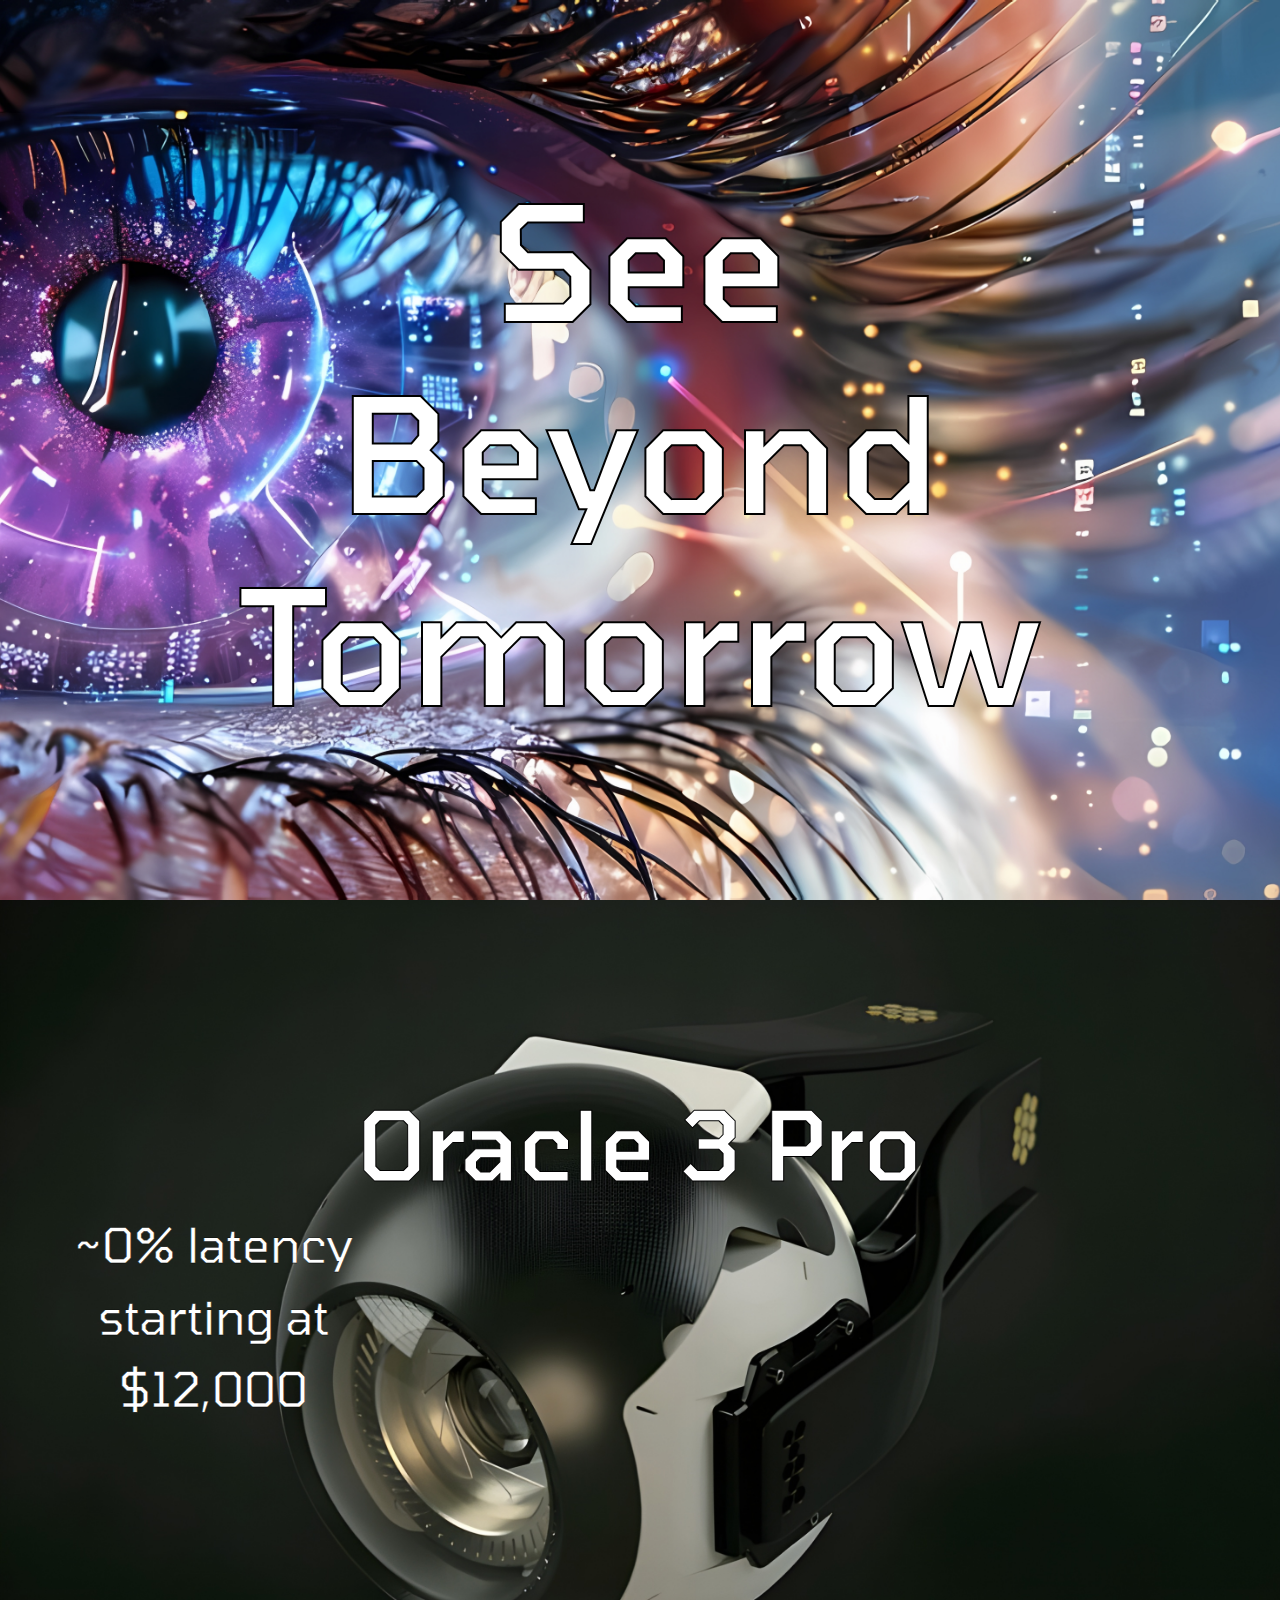
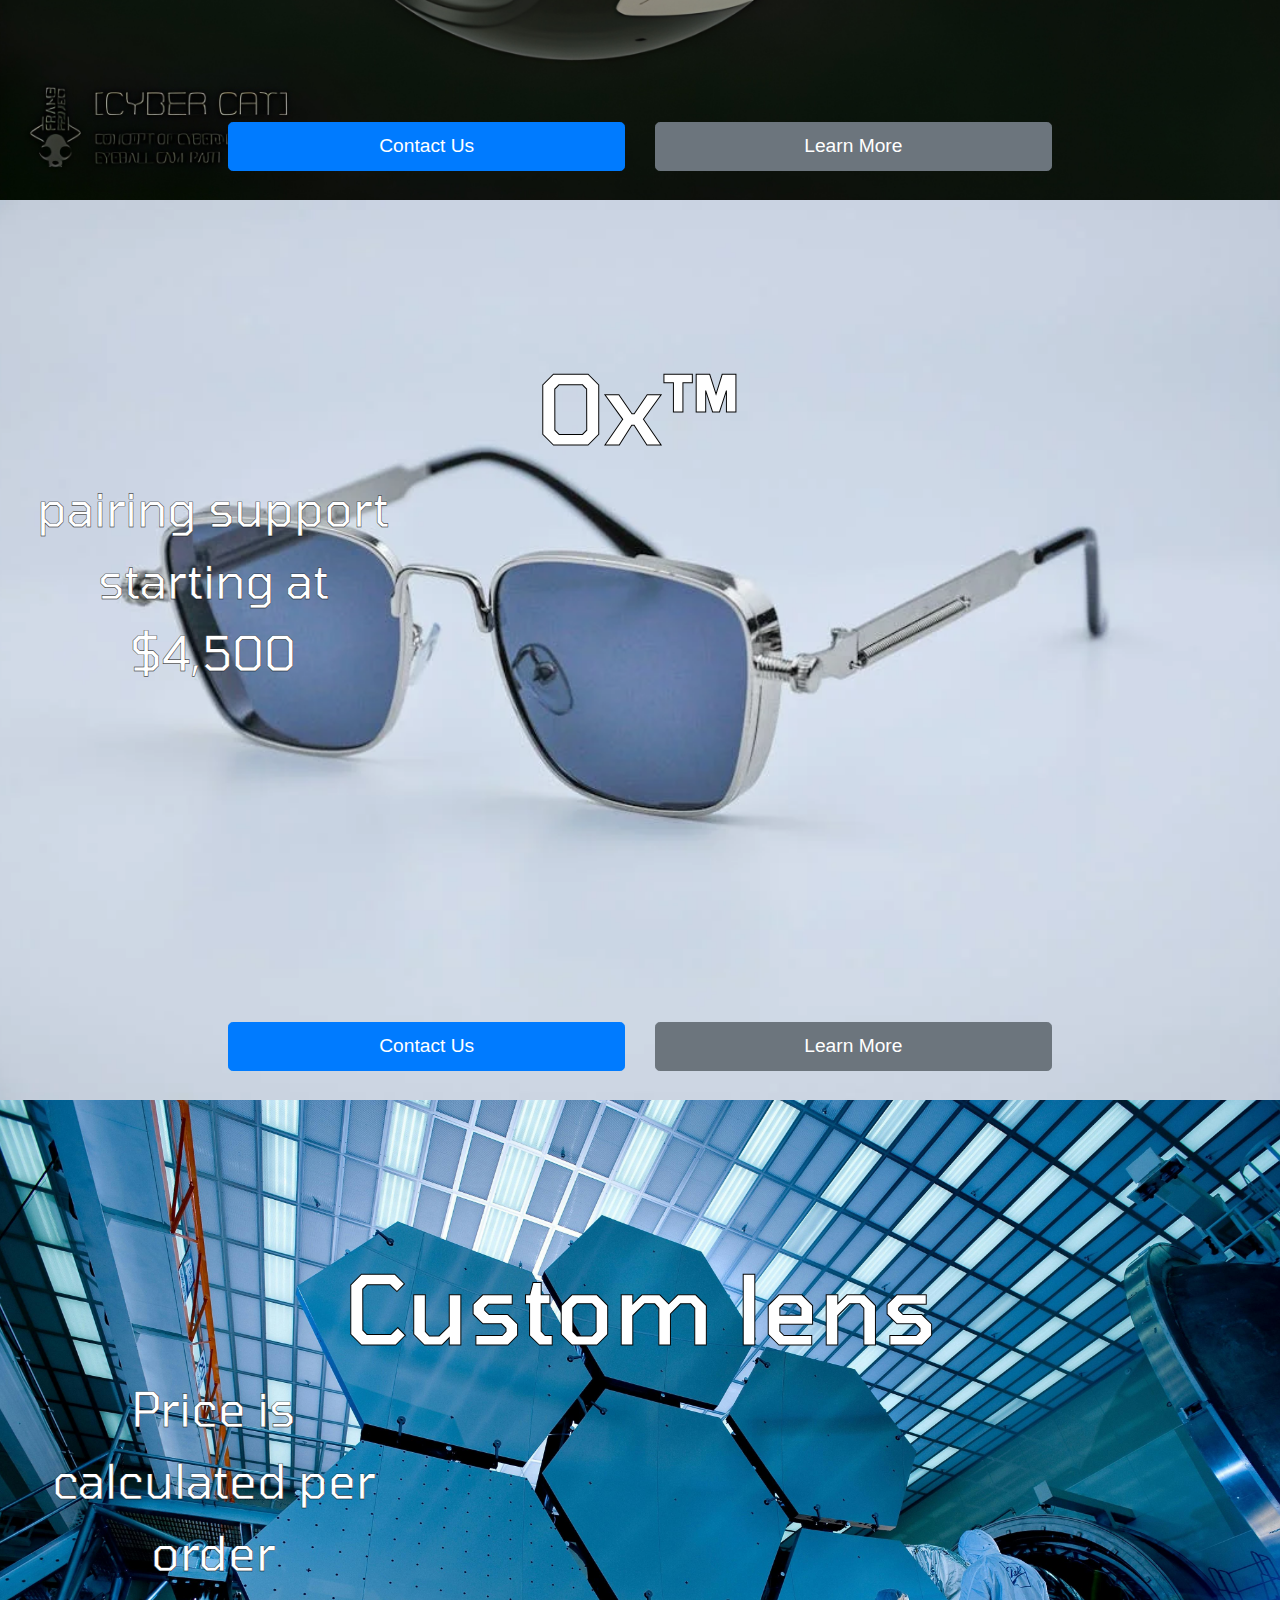
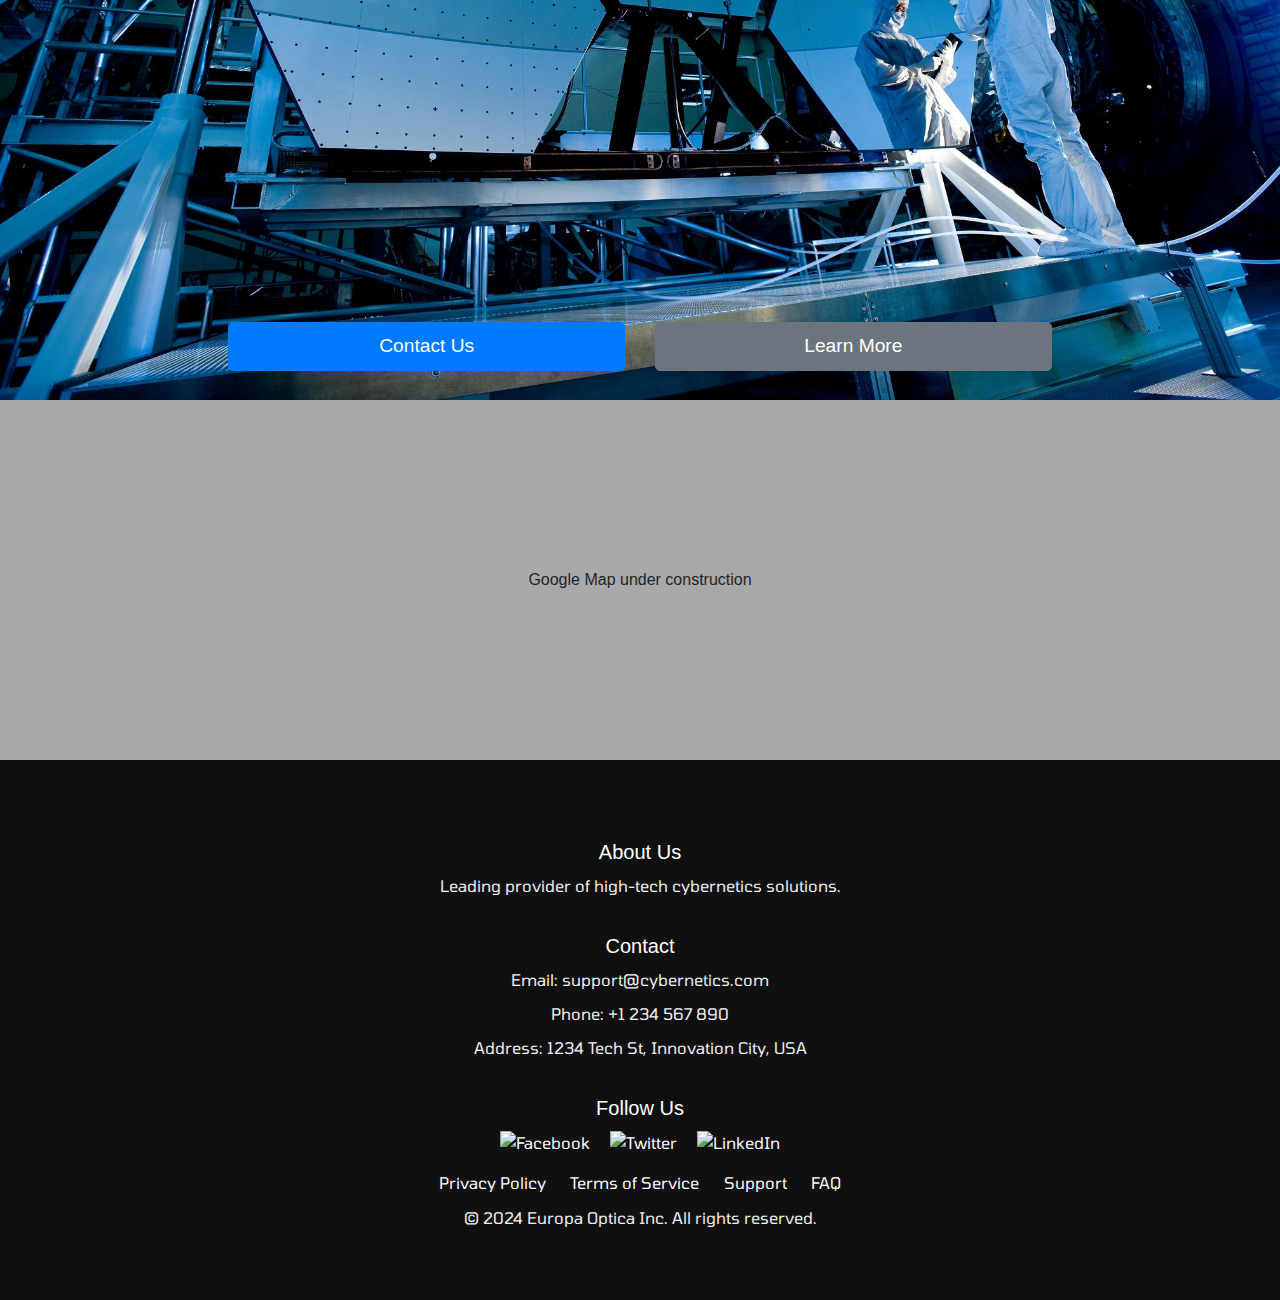
==== index.html @ cbd42998 "Remove navbar for rewrite and recreate everything with better usage of framework" ====
<!DOCTYPE html>
<html lang="en">

<head>
    <meta charset="UTF-8">
    <meta name="viewport" content="width=device-width, initial-scale=1.0">
    <title>Europa Optica</title>

    <!-- Google Fonts -->
    <link
        href="https://fonts.googleapis.com/css2?family=Jura:wght@300..700&family=Rubik+Glitch&family=Tomorrow:ital,wght@0,100;0,200;0,300;0,400;0,500;0,600;0,700;0,800;0,900;1,100;1,200;1,300;1,400;1,500;1,600;1,700;1,800;1,900&display=swap"
        rel="stylesheet">

    <!-- Bootstrap CSS -->
    <link href="https://stackpath.bootstrapcdn.com/bootstrap/4.5.2/css/bootstrap.min.css" rel="stylesheet">

    <!-- CSS Files -->
    <link href="CSS/shared.css" rel="stylesheet">
    <link href="CSS/tomorrow-font.css" rel="stylesheet">
    <link href="CSS/glitch-font.css" rel="stylesheet">

    <link href="CSS/footer.css" rel="stylesheet">


    <!-- Material Icons -->
    <link href="https://fonts.googleapis.com/icon?family=Material+Icons" rel="stylesheet">

</head>

<body>
    <!--  
    <nav id="navbar-desktop" class="navbar navbar-expand-lg navbar-dark  d-none d-lg-block navbar-desktop">
        <div class="container-fluid">
            <a class="navbar-brand logo-size" href="#"><img src="https://via.placeholder.com/150x40" alt="Logo"
                    height="40"></a>
            <ul class="navbar-nav mx-auto">
                <li class="nav-item">
                    <a class="nav-link text" href="#">About us</a>
                    <div id="contents">
                        <a href="#" class="dropdown-text">
                            <h3>About us</h3>
                            <p>Description</p>
                        </a>
                        <a href="#" class="dropdown-text">
                            <h3>Our mission</h3>
                            <p>Description</p>
                        </a>
                        <a href="#" class="dropdown-text">
                            <h3>Our history</h3>
                            <p>Description</p>
                        </a>
                        <a href="#" class="dropdown-text">
                            <h3>Services</h3>
                            <p>Description</p>
                        </a>
                        <a href="#" class="dropdown-text">
                            <h3>Find us</h3>
                            <p>Description</p>
                        </a>
                        <a href="#" class="dropdown-text">
                            <h3>Contact us</h3>
                            <p>Description</p>
                        </a>
                    </div>
                </li>
                <li class="nav-item">
                    <a class="nav-link img" href="#">Cybernetics</a>
                    <div id="contents">
                        <a href="#" class="dropdown-image">
                            <div class="image-label-container">
                                <img src="https://via.placeholder.com/360x200.png" alt="placeholder">
                                <p>Oracle Series</p>
                            </div>
                        </a>
                        <a href="#" class="dropdown-image">
                            <div class="image-label-container">
                                <img src="https://via.placeholder.com/360x200.png" alt="placeholder">
                                <p>Sentry Series</p>
                            </div>
                        </a>
                        <a href="#" class="dropdown-image">
                            <div class="image-label-container">
                                <img src="https://via.placeholder.com/360x200.png" alt="placeholder">
                                <p>Stalker Series</p>
                            </div>
                        </a>
                        <a href="#" class="dropdown-image">
                            <div class="image-label-container">
                                <img src="https://via.placeholder.com/360x200.png" alt="placeholder">
                                <p>Doomsayer Series</p>
                            </div>
                        </a>
                    </div>
                </li>
                <li class="nav-item">
                    <a class="nav-link img" href="#">Optics</a>\
                    <div id="contents">
                        <a href="#" class="dropdown-image">
                            <div class="image-label-container">
                                <img src="https://via.placeholder.com/360x200.png" alt="placeholder">
                                <p>Glasses</p>
                            </div>
                        </a>
                        <a href="#" class="dropdown-image">
                            <div class="image-label-container">
                                <img src="https://via.placeholder.com/360x200.png" alt="placeholder">
                                <p>Contact Lenses</p>
                            </div>
                        </a>
                        <a href="#" class="dropdown-image">
                            <div class="image-label-container">
                                <img src="https://via.placeholder.com/360x200.png" alt="placeholder">
                                <p>Custom Lenses</p>
                            </div>
                        </a>
                    </div>
                </li>
                <li class="nav-item">
                    <a class="nav-link text" href="#">Shop</a>
                    <div id="contents">
                        <a href="#" class="dropdown-image">
                            <div class="image-label-container">
                                <img src="https://via.placeholder.com/360x200.png" alt="placeholder">
                                <p>Category 1</p>
                            </div>
                        </a>
                        <a href="#" class="dropdown-image">
                            <div class="image-label-container">
                                <img src="https://via.placeholder.com/360x200.png" alt="placeholder">
                                <p>Category 2</p>
                            </div>
                        </a>
                        <a href="#" class="dropdown-image">
                            <div class="image-label-container">
                                <img src="https://via.placeholder.com/360x200.png" alt="placeholder">
                                <p>Category 3</p>
                            </div>
                        </a>
                        <a href="#" class="dropdown-image">
                            <div class="image-label-container">
                                <img src="https://via.placeholder.com/360x200.png" alt="placeholder">
                                <p>Category 4</p>
                            </div>
                        </a>
                        <a href="#" class="dropdown-image">
                            <div class="image-label-container">
                                <img src="https://via.placeholder.com/360x200.png" alt="placeholder">
                                <p>Category 5</p>
                            </div>
                        </a>
                        <a href="#" class="dropdown-image">
                            <div class="image-label-container">
                                <img src="https://via.placeholder.com/360x200.png" alt="placeholder">
                                <p>Category 6</p>
                            </div>
                        </a>
                        <a href="#" class="dropdown-image">
                            <div class="image-label-container">
                                <img src="https://via.placeholder.com/360x200.png" alt="placeholder">
                                <p>Category 7</p>
                            </div>
                        </a>
                        <a href="#" class="dropdown-image">
                            <div class="image-label-container">
                                <img src="https://via.placeholder.com/360x200.png" alt="placeholder">
                                <p>Category 8</p>
                            </div>
                        </a>
                    </div>
                </li>
            </ul>
            <ul class="navbar-nav justify-content-end buttons-size">
                <li class="nav-item">
                    <button class="btn nav-link" type="button">
                        <span class="material-icons">account_circle</span>
                    </button>
                    <div id="contents">
                        <form class="login-form p-3" id="login-form">
                            <div class="form-group">
                                <label for="username">E-mail</label>
                                <input type="text" class="form-control" id="username" placeholder="Enter e-mail">
                            </div>
                            <div class="form-group">
                                <label for="password">Password</label>
                                <input type="password" class="form-control" id="password" placeholder="Enter password">
                            </div>
                            <button type="submit" class="btn btn-primary btn-block">Login</button>
                        </form>
                    </div>
                </li>
                <li class="nav-item">
                    <button class="btn nav-link" type="button">
                        <span class="material-icons">search</span>
                    </button>
                    <div id="contents">
                        <form class="search-form" id="search-form">
                            <div class="input-group">
                                <input type="text" class="form-control" id="search-input" placeholder="Search...">
                            </div>
                            <div id="search-results" class="search-results mt-2">
                                
                            </div>
                        </form>
                    </div>
                </li>
                <li class="nav-item">
                    <button class="btn nav-link" type="button">
                        <span class="material-icons">language</span>
                    </button>
                    <div id="contents">
                        <a href="#" class="dropdown-text">English</a>
                        <a href="#" class="dropdown-text">Polski</a>
                        <a href="#" class="dropdown-text">Español</a>
                        <a href="#" class="dropdown-text">Français</a>
                        <a href="#" class="dropdown-text">Deutsch</a>
                        <a href="#" class="dropdown-text">中文</a>
                    </div>
                </li>
            </ul>
        </div>
    </nav>
    <nav id="navbar-mobile" class="navbar d-lg-none navbar-dark navbar-mobile">
        <div class="container-fluid">
            <ul class="navbar-nav d-flex flex-row justify-content-between buttons-size w-100"></ul>
            <li class="nav-item">
                <button class="btn nav-link" type="button">
                    <span class="material-icons">search</span>
                </button>
                <div id="contents">
                    <form class="search-form" id="search-form">
                        <div class="input-group">
                            <input type="text" class="form-control" id="search-input" placeholder="Search...">
                        </div>
                        <div id="search-results" class="search-results mt-2">
                            
                        </div>
                    </form>
                </div>
            </li>
            <a class="navbar-brand logo-size mx-auto" href="#"><img src="https://via.placeholder.com/150x40" alt="Logo"
                    height="50vh"></a>
            <li class="nav-item">
                <button class="btn nav-link" type="button">
                    <span class="material-icons">menu</span>
                </button>
                <div id="contents">
                    <div class="nav-item">
                        <p class="nav-link text">About us</p>
                        <div id="contents">
                            <a href="#" class="dropdown-text">
                                <h3>About us</h3>
                                <p>Description</p>
                            </a>
                            <a href="#" class="dropdown-text">
                                <h3>Our mission</h3>
                                <p>Description</p>
                            </a>
                            <a href="#" class="dropdown-text">
                                <h3>Our history</h3>
                                <p>Description</p>
                            </a>
                            <a href="#" class="dropdown-text">
                                <h3>Services</h3>
                                <p>Description</p>
                            </a>
                            <a href="#" class="dropdown-text">
                                <h3>Find us</h3>
                                <p>Description</p>
                            </a>
                            <a href="#" class="dropdown-text">
                                <h3>Contact us</h3>
                                <p>Description</p>
                            </a>
                        </div>
                    </div>
                    <div class="nav-item">
                        <p class="nav-link text">Cybernetics</p>
                        <div id="contents">
                            <a href="#" class="dropdown-image">
                                <div class="image-label-container">
                                    <img src="https://via.placeholder.com/360x200.png" alt="placeholder">
                                    <p>Oracle Series</p>
                                </div>
                            </a>
                            <a href="#" class="dropdown-image">
                                <div class="image-label-container">
                                    <img src="https://via.placeholder.com/360x200.png" alt="placeholder">
                                    <p>Sentry Series</p>
                                </div>
                            </a>
                            <a href="#" class="dropdown-image">
                                <div class="image-label-container">
                                    <img src="https://via.placeholder.com/360x200.png" alt="placeholder">
                                    <p>Stalker Series</p>
                                </div>
                            </a>
                            <a href="#" class="dropdown-image">
                                <div class="image-label-container">
                                    <img src="https://via.placeholder.com/360x200.png" alt="placeholder">
                                    <p>Doomsayer Series</p>
                                </div>
                            </a>
                        </div>
                    </div>
                    <div class="nav-item">
                        <p class="nav-link text">Optics</p>
                        <div id="contents">
                            <a href="#" class="dropdown-image">
                                <div class="image-label-container">
                                    <img src="https://via.placeholder.com/360x200.png" alt="placeholder">
                                    <p>Glasses</p>
                                </div>
                            </a>
                            <a href="#" class="dropdown-image">
                                <div class="image-label-container">
                                    <img src="https://via.placeholder.com/360x200.png" alt="placeholder">
                                    <p>Contact Lenses</p>
                                </div>
                            </a>
                            <a href="#" class="dropdown-image">
                                <div class="image-label-container">
                                    <img src="https://via.placeholder.com/360x200.png" alt="placeholder">
                                    <p>Custom Lenses</p>
                                </div>
                            </a>
                        </div>
                    </div>
                    <div class="nav-item">
                        <a class="nav-link text" href="#">Shop</a>
                        <div id="contents">

                        </div>
                    </div>
                    <div class="break"></div>
                    <div class="nav-item">
                        <button class="btn nav-link" type="button">
                            <span class="material-icons">account_circle</span>
                        </button>
                        <div id="contents">
                            <form class="login-form p-3" id="login-form">
                                <div class="form-group">
                                    <label for="username">E-mail</label>
                                    <input type="text" class="form-control" id="username" placeholder="Enter e-mail">
                                </div>
                                <div class="form-group">
                                    <label for="password">Password</label>
                                    <input type="password" class="form-control" id="password"
                                        placeholder="Enter password">
                                </div>
                                <button type="submit" class="btn btn-primary btn-block">Login</button>
                            </form>
                        </div>
                    </div>
                    <div class="nav-item">
                        <button class="btn nav-link" type="button">
                            <span class="material-icons">language</span>
                        </button>
                        <div id="contents">
                            <a href="#" class="dropdown-text">English</a>
                            <a href="#" class="dropdown-text">Polski</a>
                            <a href="#" class="dropdown-text">Español</a>
                            <a href="#" class="dropdown-text">Français</a>
                            <a href="#" class="dropdown-text">Deutsch</a>
                            <a href="#" class="dropdown-text">中文</a>
                        </div>
                    </div>
                </div>
            </li>
            </ul>
        </div>
    </nav> 
 -->
    <div id="dropdown-content" class="dropdown-content">
    </div>

    <div class="container main">
        <div class="row">
            <div class="col-12 main-banner tomorrow-black text-center">
                <h1 class="display-sm-1 display-md-1 display-lg-1">See Beyond Tomorrow</h1>
            </div>
        </div>

        <div class="row product-section cybernetics">
            <div class="row head text-center tomorrow-medium">
                <h2 class="display-sm-2 display-md-2 display-lg-2">Oracle 3 Pro</h2>
                <p class="lead tomorrow-regular col-12 col-md-4">~0% latency starting at $12,000</p>
            </div>
            <div class="row tail text-center">
                <div class="col-12 col-md-4 mb-3 mb-md-0">
                    <button class="btn btn-primary btn-lg w-100">Contact Us</button>
                </div>
                <div class="col-12 col-md-4">
                    <button class="btn btn-secondary btn-lg w-100">Learn More</button>
                </div>
            </div>
        </div>

        <div class="row product-section glasses">
            <div class="row head text-center tomorrow-medium">
                <h2 class="display-sm-2 display-md-2 display-lg-2">Ox™</h2>
                <p class="lead tomorrow-regular col-12 col-md-4">pairing support starting at $4,500</p>
            </div>
            <div class="row tail text-center">
                <div class="col-12 col-md-4 mb-3 mb-md-0">
                    <button class="btn btn-primary btn-lg w-100">Contact Us</button>
                </div>
                <div class="col-12 col-md-4">
                    <button class="btn btn-secondary btn-lg w-100">Learn More</button>
                </div>
            </div>
        </div>

        <div class="row product-section custom-lens-section">
            <div class="row head text-center tomorrow-medium">
                <h2 class="display-sm-2 display-md-2 display-lg-2">Custom lens</h2>
                <p class="lead tomorrow-regular col-12 col-md-4">Price is calculated per order</p>
            </div>
            <div class="row tail text-center">
                <div class="col-12 col-md-4 mb-3 mb-md-0">
                    <button class="btn btn-primary btn-lg w-100">Contact Us</button>
                </div>
                <div class="col-12 col-md-4">
                    <button class="btn btn-secondary btn-lg w-100">Learn More</button>
                </div>
            </div>
        </div>

        <div class="row footer">
            <div class="row Maps maps-sm maps-md maps-lg text-center">Google Map under construction</div>
            <div class="container row tail">
                <div class="row">
                    <div class="col-md-3 mb-3">
                        <h5>About Us</h5>
                        <p>Leading provider of high-tech cybernetics solutions.</p>
                    </div>
                    <div class="col-md-3 mb-3">
                        <h5>Contact</h5>
                        <p>Email: support@cybernetics.com</p>
                        <p>Phone: +1 234 567 890</p>
                        <p>Address: 1234 Tech St, Innovation City, USA</p>
                    </div>
                    <div class="col-md-3 mb-3">
                        <h5>Follow Us</h5>
                        <a href="#" class="text-white mx-2"><img src="https://via.placeholder.com/30"
                                alt="Facebook"></a>
                        <a href="#" class="text-white mx-2"><img src="https://via.placeholder.com/30" alt="Twitter"></a>
                        <a href="#" class="text-white mx-2"><img src="https://via.placeholder.com/30"
                                alt="LinkedIn"></a>
                    </div>
                </div>
                <div class="row">
                    <div class="col-12">
                        <ul class="list-inline">
                            <li class="list-inline-item"><a href="#">Privacy Policy</a></li>
                            <li class="list-inline-item"><a href="#">Terms of Service</a></li>
                            <li class="list-inline-item"><a href="#">Support</a></li>
                            <li class="list-inline-item"><a href="#">FAQ</a></li>
                        </ul>
                        <p class="mb-0">&copy; 2024 Europa Optica Inc. All rights reserved.</p>
                    </div>
                </div>
            </div>


        </div>



        <script src="https://code.jquery.com/jquery-3.5.1.slim.min.js"></script>
        <script src="https://cdn.jsdelivr.net/npm/@popperjs/core@2.5.4/dist/umd/popper.min.js"></script>
        <script src="https://stackpath.bootstrapcdn.com/bootstrap/4.5.2/js/bootstrap.min.js"></script>

        <script src="JavaScript/scroll.js"></script>
        <script src="JavaScript/navbar-desktop.js"></script>
        <script src="JavaScript/navbar-dropdown-content.js"></script>
        <script src="JavaScript/navbar-mobile.js"></script>
</body>

</html>
---- CSS/shared.css ----
body {
    margin: 0;
    padding: 0;
    overflow-y: scroll;
    scroll-snap-type: y mandatory;
}

h1 {
    font-size: calc(16px + 5vw);
    -webkit-text-stroke: 2px black;
}

h2 {
    font-size: calc(16px + 3vw);
    -webkit-text-stroke: 1px black;
}

p,
a {
    font-family: "Tomorrow", sans-serif;
    font-weight: 400;
    font-style: normal;
}

.main {
    max-width: 100vw;
    width: 100vw;
    height: 100vh;
    padding: 0;
    margin: 0;
}

.main>.row {
    min-height: 100vh;
    width: 100vw;
    padding: 0;
    margin: 0;
}

.navbar {
    position: fixed;
    top: 0;
    width: 100%;
    z-index: 10;
    background: linear-gradient(to bottom, black, transparent);
    color: white;
    transition: background-color 0.3s ease;
}

.nav-item,
button.nav-link {
    display: flex;
    justify-content: center;
}

.navbar-nav .nav-link {
    transition: color 0.3s ease;
}

.nav-item>div {
    display: none;
}

.navbar-nav .nav-item .btn {
    outline: none;
}

.navbar-nav .nav-item .btn:focus {
    outline: none;
    box-shadow: none;
    /* Remove any box-shadow that might be applied */
}

.main-banner,
.cybernetics,
.glasses,
.custom-lens-section,
.footer {
    scroll-snap-align: start;
    text-align: center;
    position: relative;
    display: flex;
    flex-direction: column;
    justify-content: space-between;
}

.main-banner {
    background-image: url('../Img/main.png');
    background-size: cover;
    background-position: center;
    color: white;
    padding: 100px 0;
}

.main-banner h1 {
    position: absolute;
    top: 50%;
    left: 50%;
    transform: translate(-50%, -50%);
    color: white;
}

.cybernetics {
    background-image: url('../Img/cybernetics.jpg');
    background-size: cover;
    background-position: center;
    color: white;
}

.glasses {
    background-image: url('../Img/ox.png');
    background-size: cover;
    background-position: center;
    color: white;
}

.custom-lens-section {
    background-image: url('../Img/custom-lens.jpg');
    background-size: cover;
    background-position: center;
    color: white;
}

.btn-lg {
    font-size: clamp(1.5vh, 1.5vw, 2.5vh);
    padding: clamp(1vh, 1vh, 2vh) clamp(3vw, 3vw, 5vw);
}

.content-top h2 {
    padding-top: 15vh;
}

.product-section,
.custom-lens-section {
    margin: 0;
}

.main>div>.row {
    justify-content: center;
    margin-right: 0;
    margin-left: 0;
}

.product-section .head {
    padding: 12.5vh 0;
    flex-direction: column;
}

.tail .row {
    width: 40vw;
    justify-content: space-around;
}

/* Custom styles for responsive font sizes */
@media (max-width: 767.98px) {
    .tail {
        margin-bottom: 2vh;
    }

    .display-sm-1 {
        font-size: 4.5rem;
    }

    .display-sm-2 {
        font-size: 3.5rem;
    }

    .lead {
        font-size: 2rem;
        -webkit-text-stroke: 0.5px black;
    }
}

@media (min-width: 768px) and (max-width: 1199.98px) {
    .display-md-1 {
        font-size: 6rem;
    }

    .display-md-2 {
        font-size: 5rem;
    }

    .lead {
        font-size: 2.5rem;
        -webkit-text-stroke: 0.5px black;
    }
}

@media (min-width: 1200px) {
    .display-lg-1 {
        font-size: 10rem;
    }

    .display-lg-2 {
        font-size: 6rem;
    }

    .lead {
        font-size: 3rem;
        -webkit-text-stroke: 0.4px black;
    }
}
---- CSS/tomorrow-font.css ----
.tomorrow-thin {
  font-family: "Tomorrow", sans-serif;
  font-weight: 100;
  font-style: normal;
}

.tomorrow-extralight {
  font-family: "Tomorrow", sans-serif;
  font-weight: 200;
  font-style: normal;
}

.tomorrow-light {
  font-family: "Tomorrow", sans-serif;
  font-weight: 300;
  font-style: normal;
}

.tomorrow-regular {
  font-family: "Tomorrow", sans-serif;
  font-weight: 400;
  font-style: normal;
}

.tomorrow-medium {
  font-family: "Tomorrow", sans-serif;
  font-weight: 500;
  font-style: normal;
}

.tomorrow-semibold {
  font-family: "Tomorrow", sans-serif;
  font-weight: 600;
  font-style: normal;
}

.tomorrow-bold {
  font-family: "Tomorrow", sans-serif;
  font-weight: 700;
  font-style: normal;
}

.tomorrow-extrabold {
  font-family: "Tomorrow", sans-serif;
  font-weight: 800;
  font-style: normal;
}

.tomorrow-black {
  font-family: "Tomorrow", sans-serif;
  font-weight: 900;
  font-style: normal;
}

.tomorrow-thin-italic {
  font-family: "Tomorrow", sans-serif;
  font-weight: 100;
  font-style: italic;
}

.tomorrow-extralight-italic {
  font-family: "Tomorrow", sans-serif;
  font-weight: 200;
  font-style: italic;
}

.tomorrow-light-italic {
  font-family: "Tomorrow", sans-serif;
  font-weight: 300;
  font-style: italic;
}

.tomorrow-regular-italic {
  font-family: "Tomorrow", sans-serif;
  font-weight: 400;
  font-style: italic;
}

.tomorrow-medium-italic {
  font-family: "Tomorrow", sans-serif;
  font-weight: 500;
  font-style: italic;
}

.tomorrow-semibold-italic {
  font-family: "Tomorrow", sans-serif;
  font-weight: 600;
  font-style: italic;
}

.tomorrow-bold-italic {
  font-family: "Tomorrow", sans-serif;
  font-weight: 700;
  font-style: italic;
}

.tomorrow-extrabold-italic {
  font-family: "Tomorrow", sans-serif;
  font-weight: 800;
  font-style: italic;
}

.tomorrow-black-italic {
  font-family: "Tomorrow", sans-serif;
  font-weight: 900;
  font-style: italic;
}
---- CSS/glitch-font.css ----
.rubik-glitch-regular {
    font-family: "Rubik Glitch", system-ui;
    font-weight: 400;
    font-style: normal;
}
---- CSS/footer.css ----
.footer {
    background-color: #101010;
    display: flex;
    flex-direction: column;
    align-items: center;
    width: 100%;
    padding: 20px;
    box-sizing: border-box;
    min-height: 100vh;
    max-height: 200vh;
}

.footer .row {
    width: 100%;
    display: flex;
    flex-wrap: wrap;
    justify-content: center;
    align-items: center;
    margin: 0;
}

.footer .container {
    width: 100%;
    padding: 0 15px;
    box-sizing: border-box;
    margin: auto 0;
}

.footer .col-md-3 {
    flex: 1 1 100%;
    max-width: 100%;
    margin-bottom: 15px;
}

.footer .list-inline {
    padding: 0;
    margin: 0;
    list-style: none;
    text-align: center;
}

.footer .list-inline-item {
    display: inline-block;
    margin: 0 10px;
}

.footer .list-inline-item a {
    color: white;
    text-decoration: none;
}

.footer h5 {
    color: white;
    text-align: center;
    margin: 10px 0;
}

.footer p {
    color: #F2F2F2;
    text-align: center;
    margin: 10px 0;
}

.Maps {
    margin-top: 12.5vh;
    background-color: darkgray;
    align-items: center;
}

@media (max-width: 767.98px) {

    .maps-sm,
    .footer .tail {
        height: 100vh;
    }
}

@media (min-width: 768px) and (max-width: 1199.98px) {
    .maps-md {
        height: 45vh;
    }

    .footer .tail {
        height: unset;
    }
}

@media (min-width: 1200px) {
    .maps-lg {
        height: 40vh;
    }

    .footer .tail {
        height: unset;
    }
}
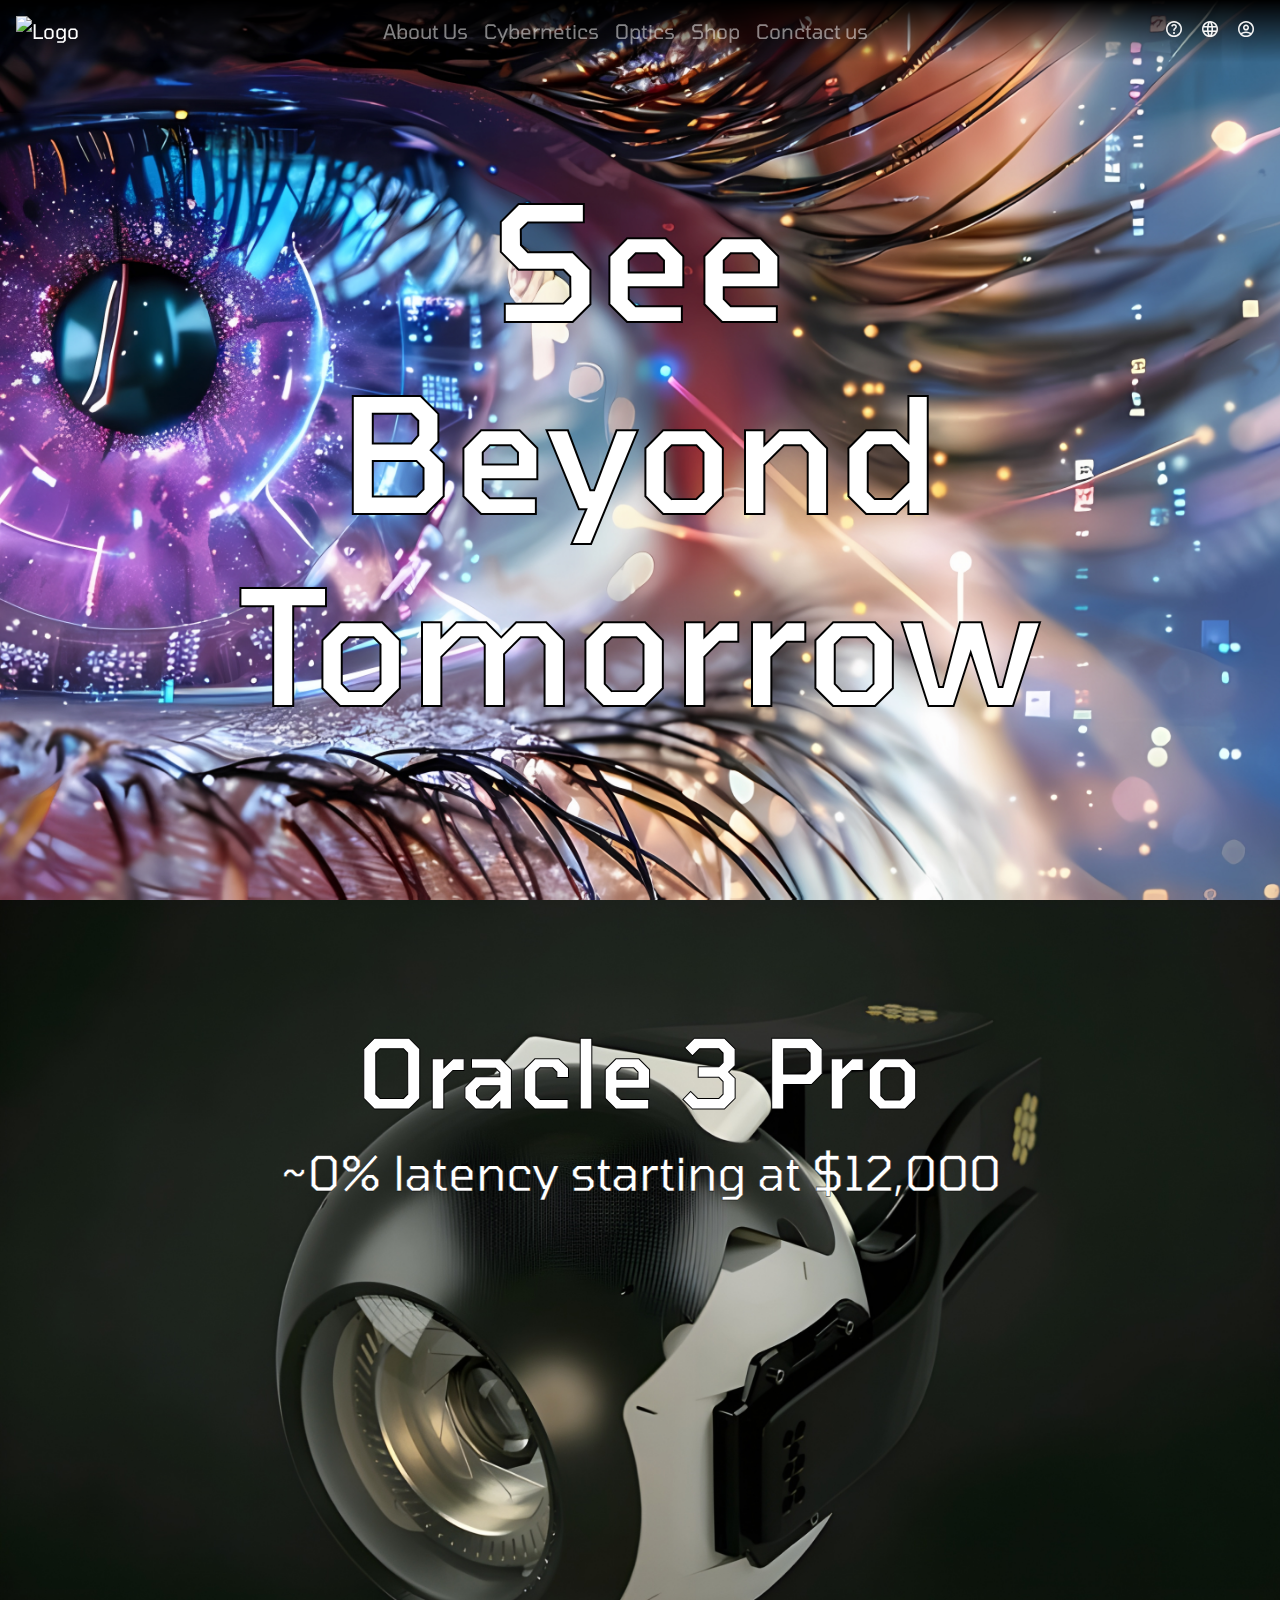
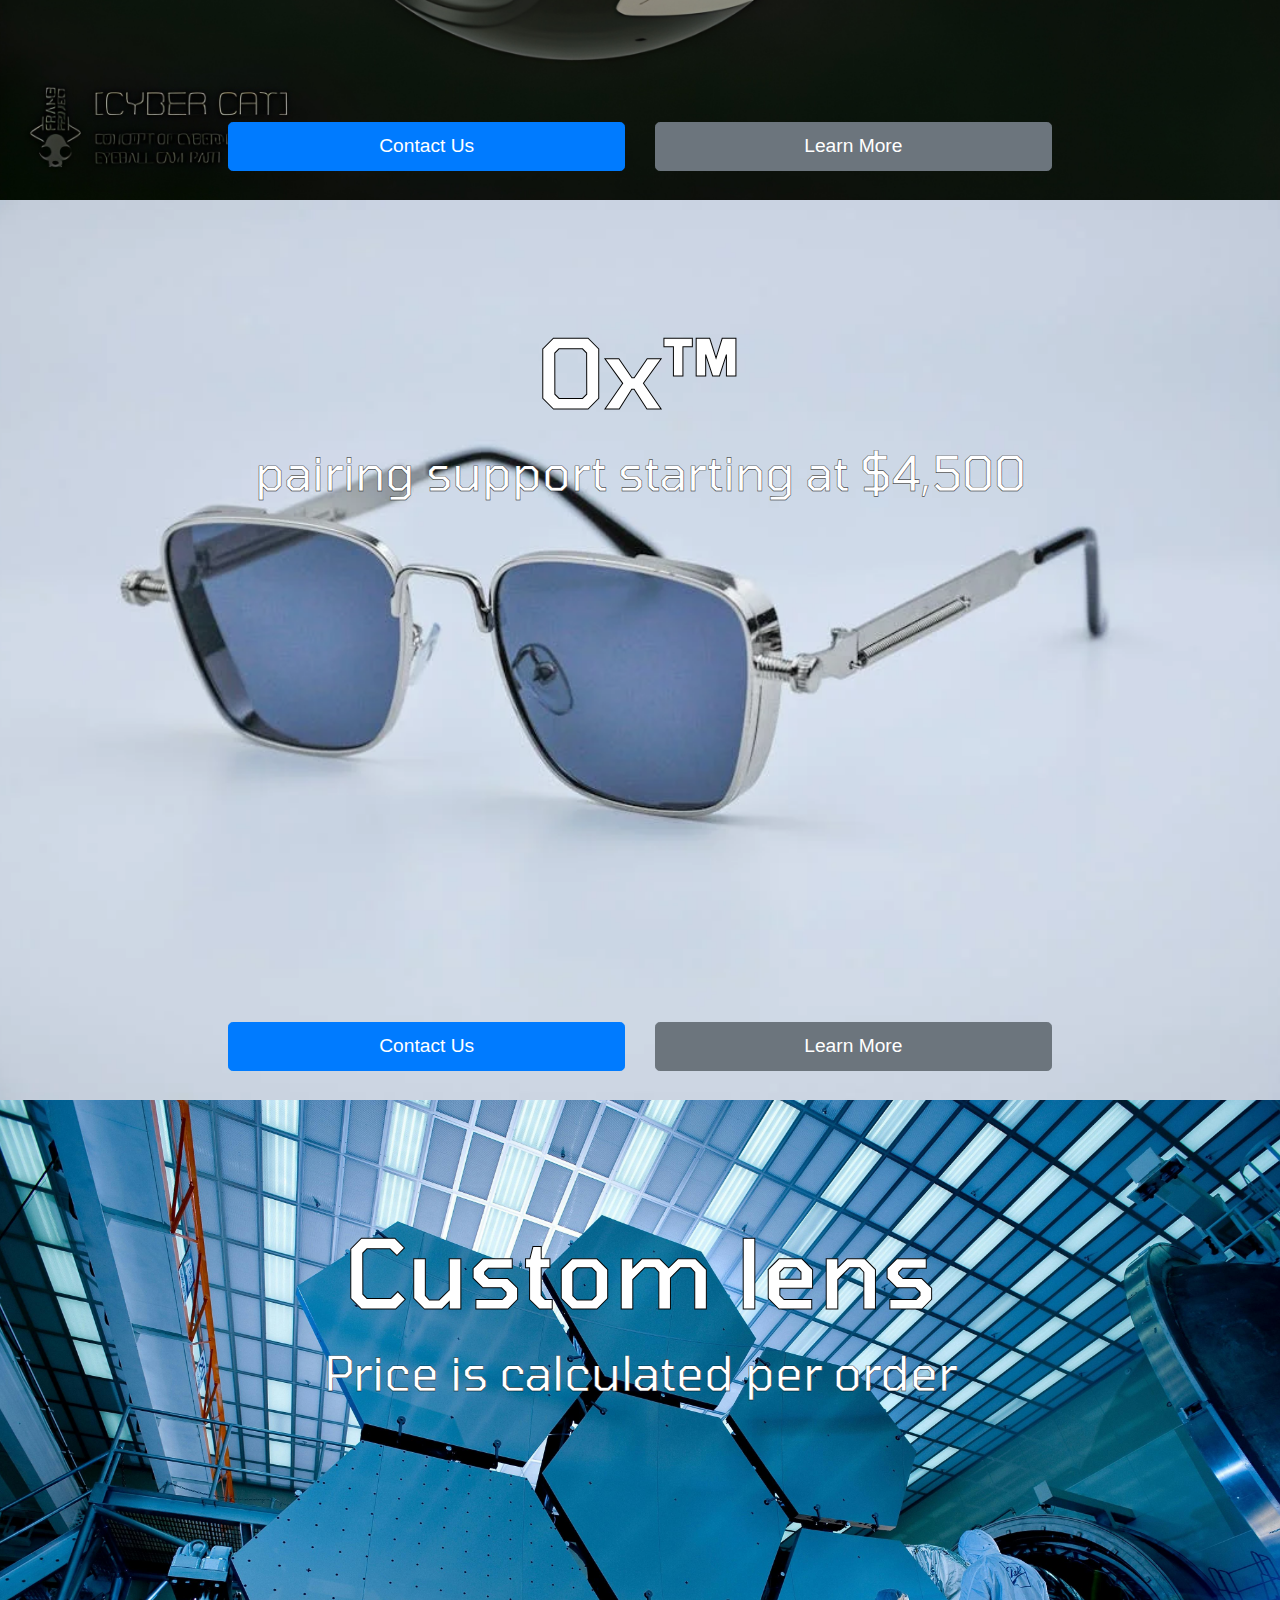
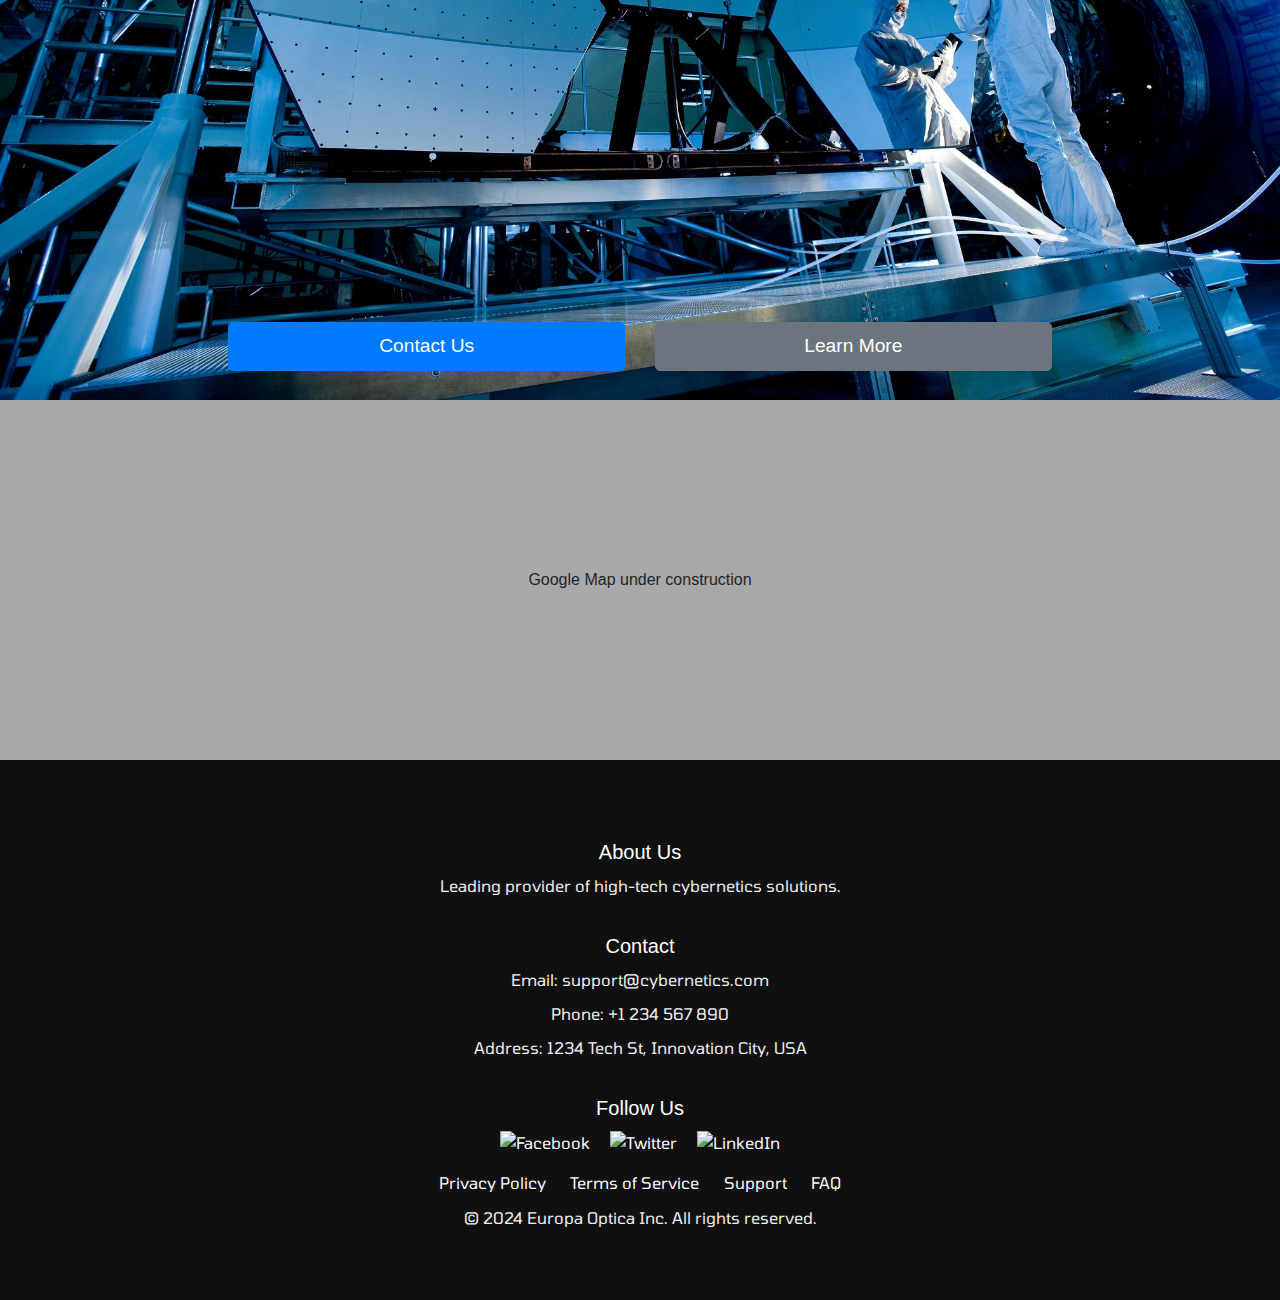
==== commit 8708b9f7: "Mobile navbar functionality" ====
--- a/index.html
+++ b/index.html
@@ -19,12 +19,12 @@
     <link href="CSS/tomorrow-font.css" rel="stylesheet">
     <link href="CSS/glitch-font.css" rel="stylesheet">
 
+    <link href="CSS/navbar.css" rel="stylesheet">
     <link href="CSS/footer.css" rel="stylesheet">
 
 
     <!-- Material Icons -->
-    <link href="https://fonts.googleapis.com/icon?family=Material+Icons" rel="stylesheet">
-
+    <link href="https://fonts.googleapis.com/css2?family=Material+Symbols+Outlined" rel="stylesheet">
 </head>
 
 <body>
@@ -370,6 +370,82 @@
         </div>
     </nav> 
  -->
+
+    <nav class="navbar navbar-expand-lg navbar-dark d-none d-lg-flex">
+        <a class="navbar-brand" href="#"><img src="https://via.placeholder.com/150x40" alt="Logo"></a>
+        <div class="collapse navbar-collapse">
+            <ul class="navbar-nav mx-auto justify-content-between">
+                <li class="nav-item">
+                    <a class="nav-link" href="#">About Us</a>
+                </li>
+                <li class="nav-item">
+                    <a class="nav-link" href="#">Cybernetics</a>
+                </li>
+                <li class="nav-item">
+                    <a class="nav-link" href="#">Optics</a>
+                </li>
+                <li class="nav-item">
+                    <a class="nav-link" href="#">Shop</a>
+                </li>
+                <li class="nav-item">
+                    <a class="nav-link" href="#">Conctact us</a>
+                </li>
+            </ul>
+        </div>
+        <div class="navbar-nav mx-auto">
+            <ul class="navbar-nav">
+                <li class="nav-item">
+                    <a class="nav-link" href="#"><span class="material-symbols-outlined">help</span></a>
+                </li>
+                <li class="nav-item">
+                    <a class="nav-link" href="#"><span class="material-symbols-outlined">language</span></a>
+                </li>
+                <li class="nav-item">
+                    <a class="nav-link" href="#"><span class="material-symbols-outlined">account_circle</span></a>
+                </li>
+            </ul>
+        </div>
+    </nav>
+
+    <nav class="navbar d-lg-none mobile">
+        <a class="navbar-brand" href="#"><img src="https://via.placeholder.com/150x40" alt="Logo"></a>
+        <button class="navbar-toggler" type="button" data-toggle="collapse" data-target="#navbarNav"
+            aria-controls="navbarNav" aria-expanded="false" aria-label="Toggle navigation">
+            <span class="material-symbols-outlined navbar-toggler-icon">menu</span>
+        </button>
+        <div class="collapse navbar-collapse" id="navbarNav">
+            <ul class="navbar-nav primary-links">
+                <li class="nav-item">
+                    <a class="nav-link" href="#">About Us</a>
+                </li>
+                <li class="nav-item">
+                    <a class="nav-link" href="#">Cybernetics</a>
+                </li>
+                <li class="nav-item">
+                    <a class="nav-link" href="#">Optics</a>
+                </li>
+                <li class="nav-item">
+                    <a class="nav-link" href="#">Shop</a>
+                </li>
+                <li class="nav-item">
+                    <a class="nav-link" href="#">Conctact us</a>
+                </li>
+            </ul>
+            <ul class="navbar-nav mt-2 secondary-links">
+                <li class="nav-item">
+                    <a class="nav-link" href="#"><span class="material-symbols-outlined">help</span></a>
+                </li>
+                <li class="nav-item">
+                    <a class="nav-link" href="#"><span class="material-symbols-outlined">language</span></a>
+                </li>
+                <li class="nav-item">
+                    <a class="nav-link" href="#"><span class="material-symbols-outlined">account_circle</span></a>
+                </li>
+            </ul>
+        </div>
+
+    </nav>
+
     <div id="dropdown-content" class="dropdown-content">
     </div>
 
@@ -383,7 +459,7 @@
         <div class="row product-section cybernetics">
             <div class="row head text-center tomorrow-medium">
                 <h2 class="display-sm-2 display-md-2 display-lg-2">Oracle 3 Pro</h2>
-                <p class="lead tomorrow-regular col-12 col-md-4">~0% latency starting at $12,000</p>
+                <p class="lead tomorrow-regular col-12 col-mb-4">~0% latency starting at $12,000</p>
             </div>
             <div class="row tail text-center">
                 <div class="col-12 col-md-4 mb-3 mb-md-0">
@@ -398,7 +474,7 @@
         <div class="row product-section glasses">
             <div class="row head text-center tomorrow-medium">
                 <h2 class="display-sm-2 display-md-2 display-lg-2">Ox™</h2>
-                <p class="lead tomorrow-regular col-12 col-md-4">pairing support starting at $4,500</p>
+                <p class="lead tomorrow-regular col-12 col-mb-4">pairing support starting at $4,500</p>
             </div>
             <div class="row tail text-center">
                 <div class="col-12 col-md-4 mb-3 mb-md-0">
@@ -413,7 +489,7 @@
         <div class="row product-section custom-lens-section">
             <div class="row head text-center tomorrow-medium">
                 <h2 class="display-sm-2 display-md-2 display-lg-2">Custom lens</h2>
-                <p class="lead tomorrow-regular col-12 col-md-4">Price is calculated per order</p>
+                <p class="lead tomorrow-regular col-12 col-mb-4">Price is calculated per order</p>
             </div>
             <div class="row tail text-center">
                 <div class="col-12 col-md-4 mb-3 mb-md-0">
--- a/CSS/shared.css
+++ b/CSS/shared.css
@@ -35,40 +35,6 @@
     width: 100vw;
     padding: 0;
     margin: 0;
-}
-
-.navbar {
-    position: fixed;
-    top: 0;
-    width: 100%;
-    z-index: 10;
-    background: linear-gradient(to bottom, black, transparent);
-    color: white;
-    transition: background-color 0.3s ease;
-}
-
-.nav-item,
-button.nav-link {
-    display: flex;
-    justify-content: center;
-}
-
-.navbar-nav .nav-link {
-    transition: color 0.3s ease;
-}
-
-.nav-item>div {
-    display: none;
-}
-
-.navbar-nav .nav-item .btn {
-    outline: none;
-}
-
-.navbar-nav .nav-item .btn:focus {
-    outline: none;
-    box-shadow: none;
-    /* Remove any box-shadow that might be applied */
 }
 
 .main-banner,
--- a/CSS/navbar.css
+++ b/CSS/navbar.css
@@ -0,0 +1,80 @@
+/* Shared */
+
+.navbar {
+    position: fixed;
+    top: 0;
+    width: 100%;
+    z-index: 10;
+    background: linear-gradient(to bottom, black, transparent);
+    transition: background 0.3s ease, height 0.3s ease;
+}
+
+.navbar span,
+.navbar a {
+    color: whitesmoke;
+    font-size: 1.25rem;
+    transition: color 0.3s ease;
+}
+
+.navbar>a,
+.navbar>button>span {
+    display: flex;
+    justify-content: center;
+}
+
+/* Desktop */
+
+
+
+/* Mobile */
+
+.mobile.navbar-collapse {
+    display: flex;
+    flex-direction: column;
+    justify-content: space-between;
+    height: 0;
+    transition: height 0.3s ease;
+    overflow: scroll;
+    overflow-x: hidden;
+}
+
+.mobile.navbar-collapse a,
+.mobile.navbar-collapse span {
+    color: rgba(255, 255, 255, 0);
+    transition: color 0.3s ease;
+}
+
+.mobile.navbar-expanded {
+    background: rgba(255, 255, 255, 1);
+    transition: background 0.5s ease, height 0.3s ease;
+}
+
+.mobile.navbar-expanded span,
+.mobile.navbar-expanded a {
+    color: #202020;
+}
+
+.mobile span,
+.mobile a {
+    font-size: 1.5rem;
+}
+
+.mobile>button>span {
+    display: flex;
+    justify-content: center;
+    align-items: center;
+}
+
+.mobile.primary-links {
+    padding-top: 5vh;
+}
+
+.mobile.secondary-links {
+    display: flex;
+    flex-direction: row;
+    justify-content: space-around;
+    width: 60%;
+    transition: all 0.3s ease;
+    border-top: #202020 solid 1px;
+    padding-top: 1vh;
+}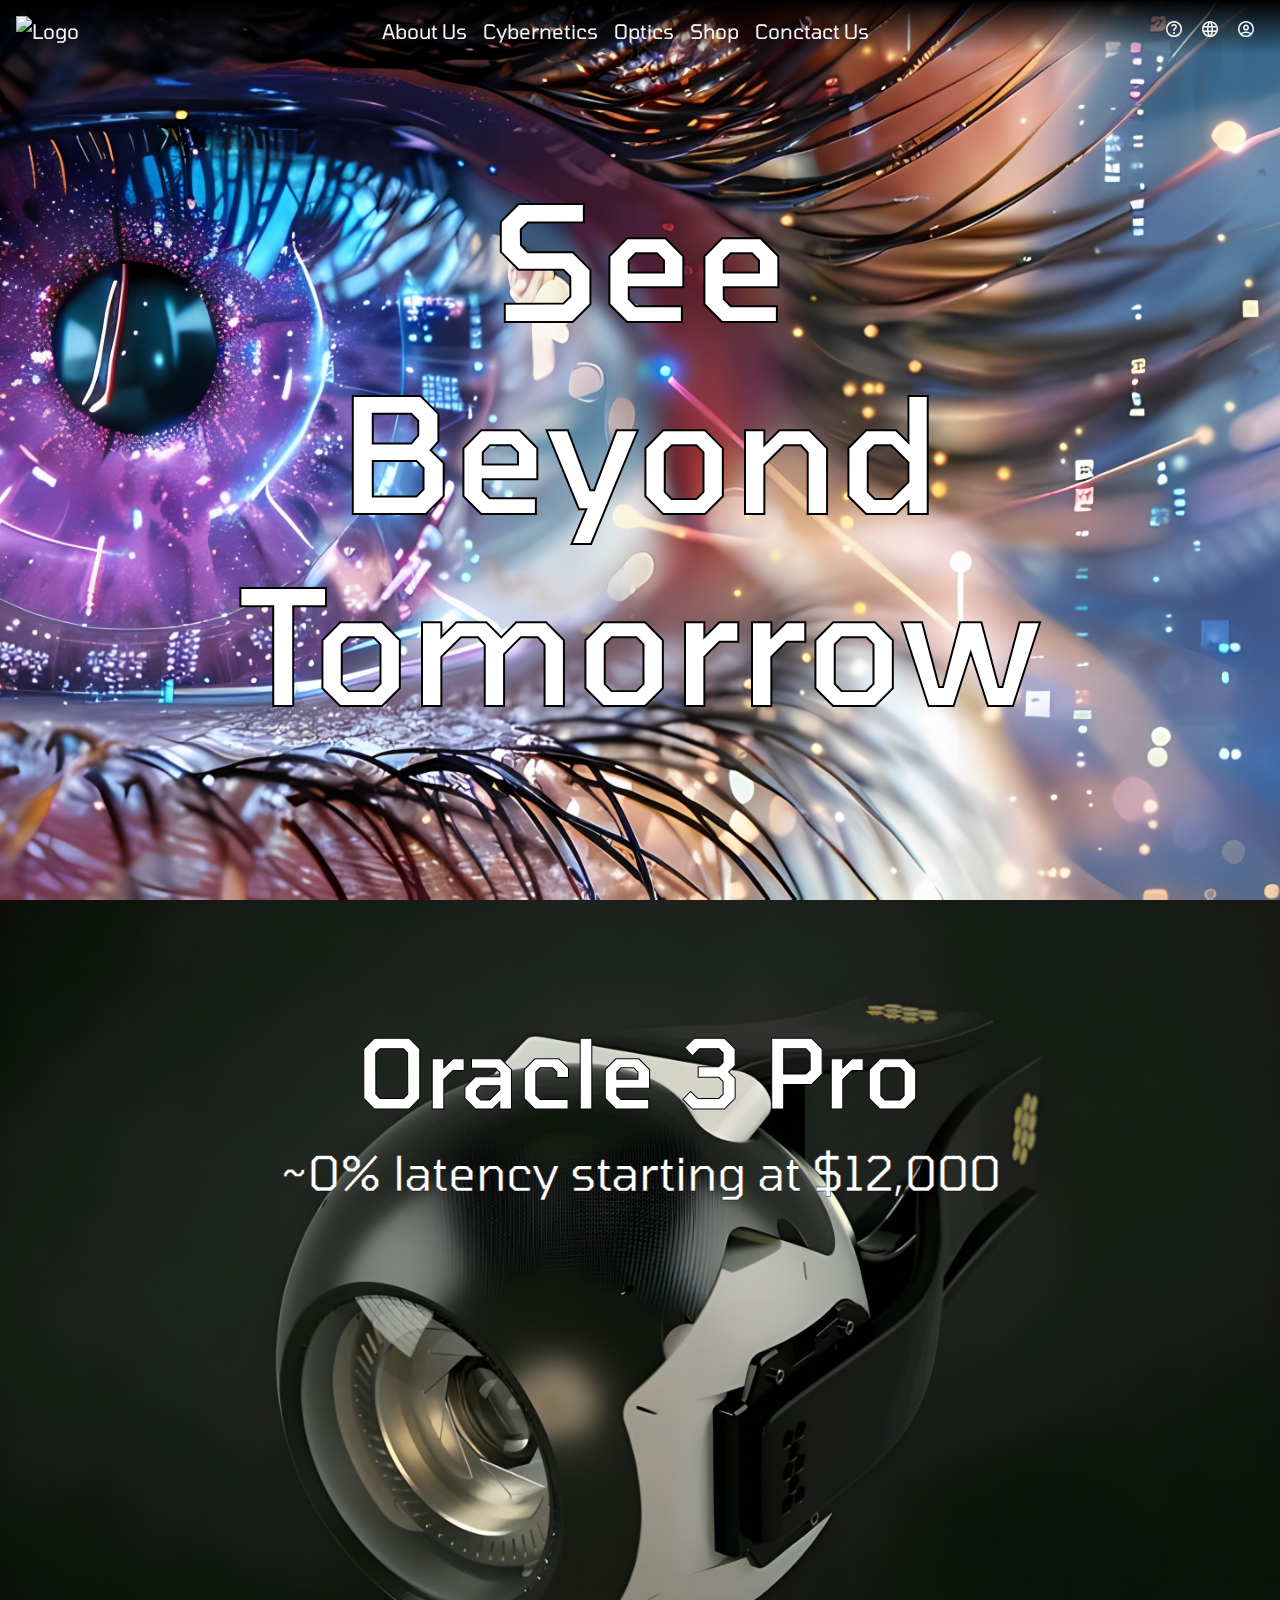
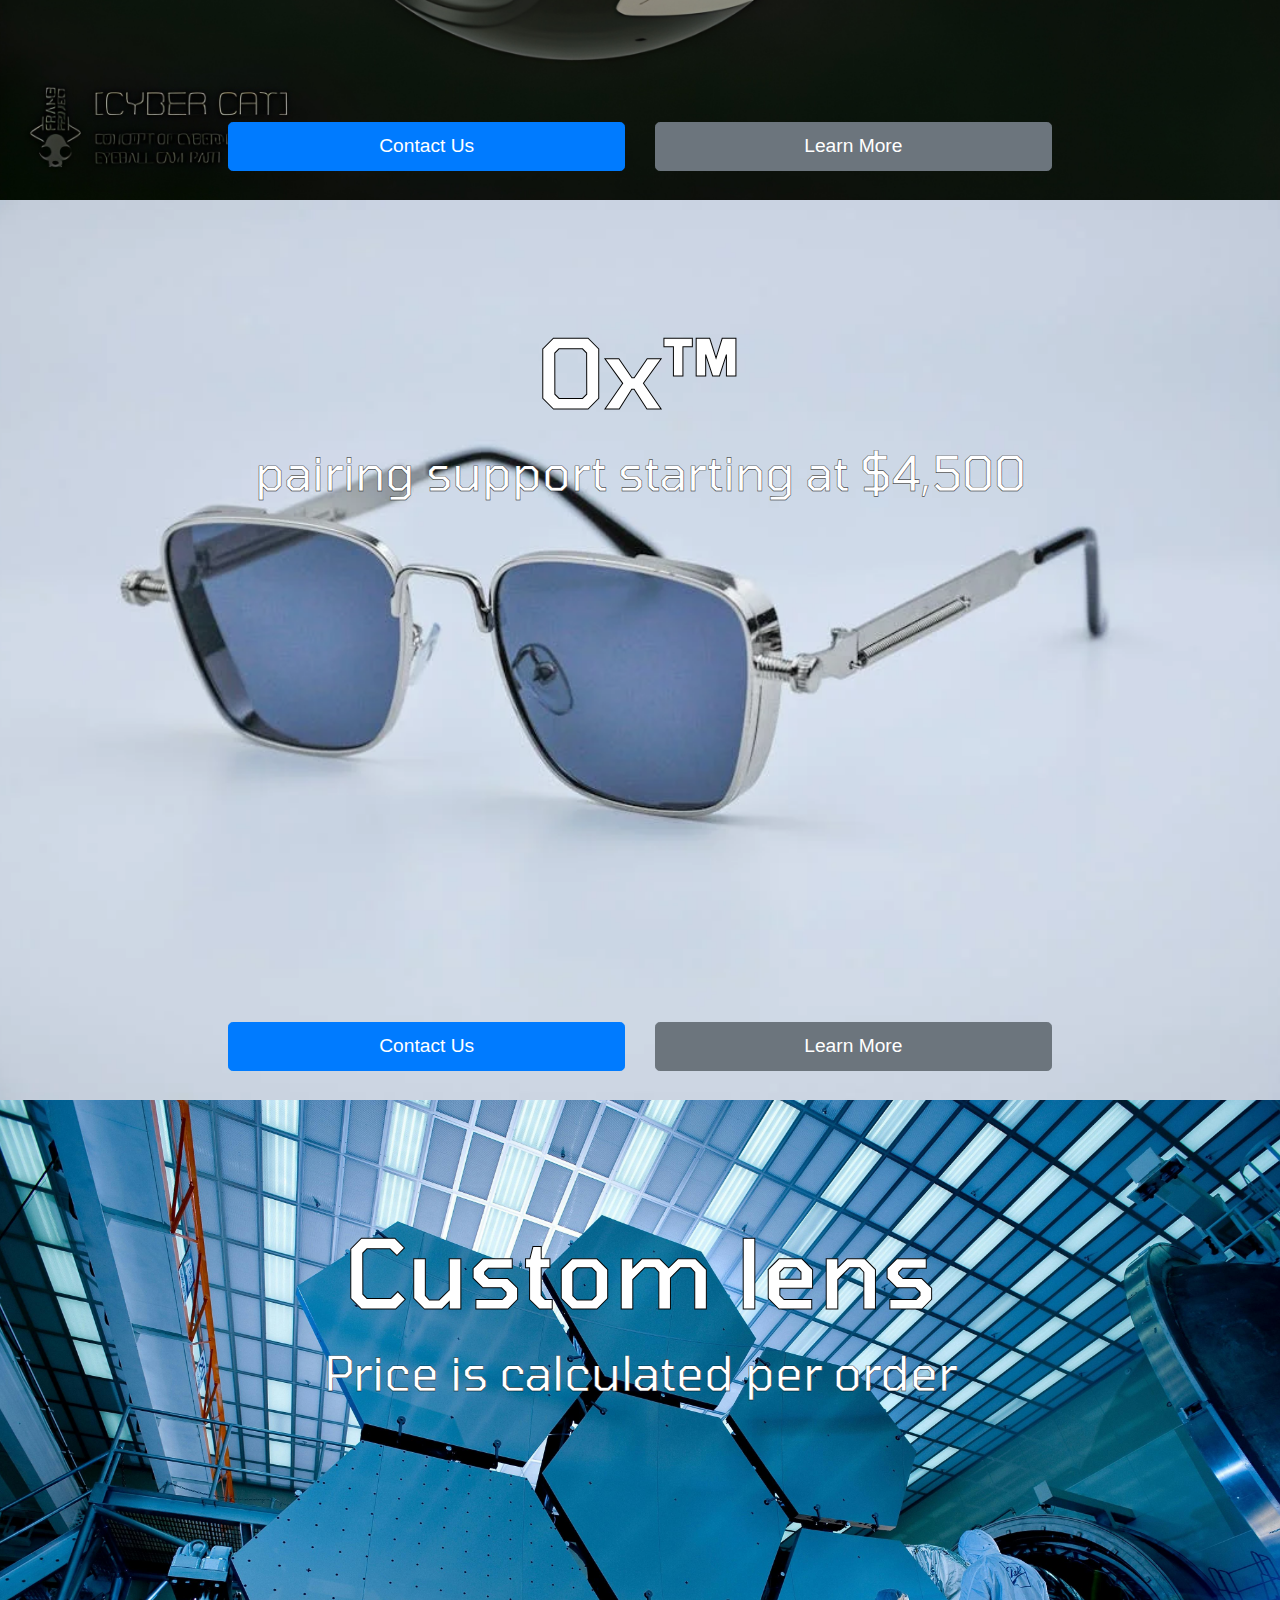
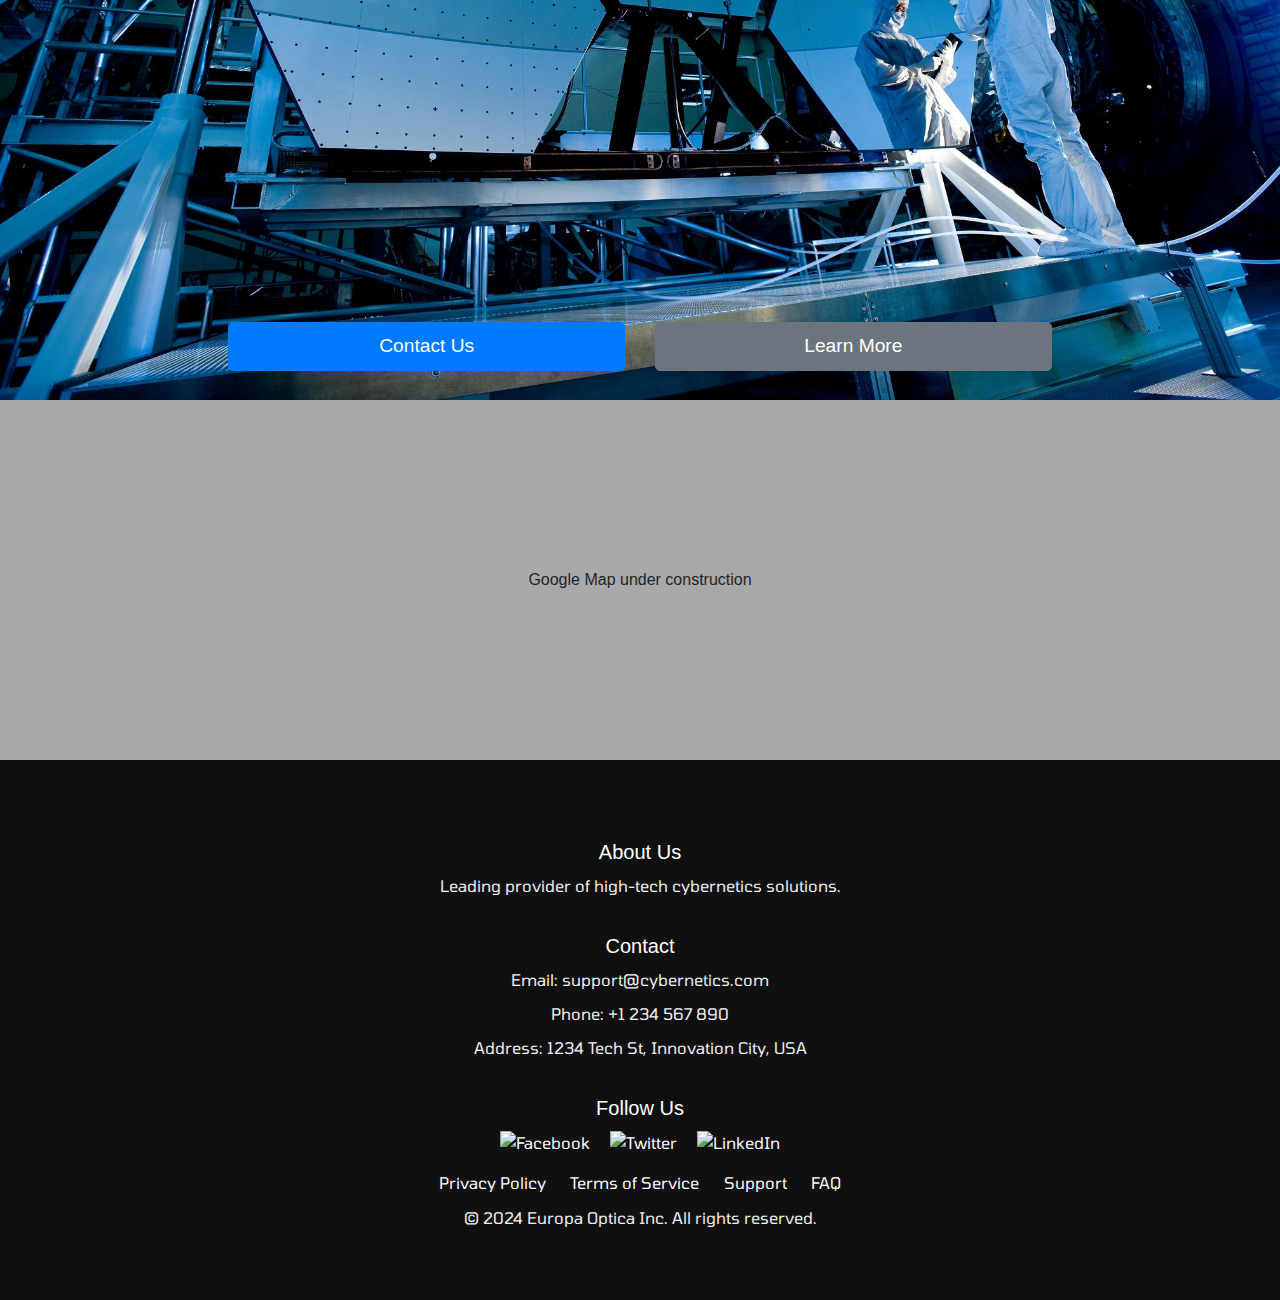
==== commit 7dd0336c: "Enhance desktop navbar with dropdown functionality" ====
--- a/index.html
+++ b/index.html
@@ -28,371 +28,56 @@
 </head>
 
 <body>
-    <!--  
-    <nav id="navbar-desktop" class="navbar navbar-expand-lg navbar-dark  d-none d-lg-block navbar-desktop">
-        <div class="container-fluid">
-            <a class="navbar-brand logo-size" href="#"><img src="https://via.placeholder.com/150x40" alt="Logo"
-                    height="40"></a>
-            <ul class="navbar-nav mx-auto">
-                <li class="nav-item">
-                    <a class="nav-link text" href="#">About us</a>
-                    <div id="contents">
-                        <a href="#" class="dropdown-text">
-                            <h3>About us</h3>
-                            <p>Description</p>
-                        </a>
-                        <a href="#" class="dropdown-text">
-                            <h3>Our mission</h3>
-                            <p>Description</p>
-                        </a>
-                        <a href="#" class="dropdown-text">
-                            <h3>Our history</h3>
-                            <p>Description</p>
-                        </a>
-                        <a href="#" class="dropdown-text">
-                            <h3>Services</h3>
-                            <p>Description</p>
-                        </a>
-                        <a href="#" class="dropdown-text">
-                            <h3>Find us</h3>
-                            <p>Description</p>
-                        </a>
-                        <a href="#" class="dropdown-text">
-                            <h3>Contact us</h3>
-                            <p>Description</p>
-                        </a>
-                    </div>
-                </li>
-                <li class="nav-item">
-                    <a class="nav-link img" href="#">Cybernetics</a>
-                    <div id="contents">
-                        <a href="#" class="dropdown-image">
-                            <div class="image-label-container">
-                                <img src="https://via.placeholder.com/360x200.png" alt="placeholder">
-                                <p>Oracle Series</p>
-                            </div>
-                        </a>
-                        <a href="#" class="dropdown-image">
-                            <div class="image-label-container">
-                                <img src="https://via.placeholder.com/360x200.png" alt="placeholder">
-                                <p>Sentry Series</p>
-                            </div>
-                        </a>
-                        <a href="#" class="dropdown-image">
-                            <div class="image-label-container">
-                                <img src="https://via.placeholder.com/360x200.png" alt="placeholder">
-                                <p>Stalker Series</p>
-                            </div>
-                        </a>
-                        <a href="#" class="dropdown-image">
-                            <div class="image-label-container">
-                                <img src="https://via.placeholder.com/360x200.png" alt="placeholder">
-                                <p>Doomsayer Series</p>
-                            </div>
-                        </a>
-                    </div>
-                </li>
-                <li class="nav-item">
-                    <a class="nav-link img" href="#">Optics</a>\
-                    <div id="contents">
-                        <a href="#" class="dropdown-image">
-                            <div class="image-label-container">
-                                <img src="https://via.placeholder.com/360x200.png" alt="placeholder">
-                                <p>Glasses</p>
-                            </div>
-                        </a>
-                        <a href="#" class="dropdown-image">
-                            <div class="image-label-container">
-                                <img src="https://via.placeholder.com/360x200.png" alt="placeholder">
-                                <p>Contact Lenses</p>
-                            </div>
-                        </a>
-                        <a href="#" class="dropdown-image">
-                            <div class="image-label-container">
-                                <img src="https://via.placeholder.com/360x200.png" alt="placeholder">
-                                <p>Custom Lenses</p>
-                            </div>
-                        </a>
-                    </div>
-                </li>
-                <li class="nav-item">
-                    <a class="nav-link text" href="#">Shop</a>
-                    <div id="contents">
-                        <a href="#" class="dropdown-image">
-                            <div class="image-label-container">
-                                <img src="https://via.placeholder.com/360x200.png" alt="placeholder">
-                                <p>Category 1</p>
-                            </div>
-                        </a>
-                        <a href="#" class="dropdown-image">
-                            <div class="image-label-container">
-                                <img src="https://via.placeholder.com/360x200.png" alt="placeholder">
-                                <p>Category 2</p>
-                            </div>
-                        </a>
-                        <a href="#" class="dropdown-image">
-                            <div class="image-label-container">
-                                <img src="https://via.placeholder.com/360x200.png" alt="placeholder">
-                                <p>Category 3</p>
-                            </div>
-                        </a>
-                        <a href="#" class="dropdown-image">
-                            <div class="image-label-container">
-                                <img src="https://via.placeholder.com/360x200.png" alt="placeholder">
-                                <p>Category 4</p>
-                            </div>
-                        </a>
-                        <a href="#" class="dropdown-image">
-                            <div class="image-label-container">
-                                <img src="https://via.placeholder.com/360x200.png" alt="placeholder">
-                                <p>Category 5</p>
-                            </div>
-                        </a>
-                        <a href="#" class="dropdown-image">
-                            <div class="image-label-container">
-                                <img src="https://via.placeholder.com/360x200.png" alt="placeholder">
-                                <p>Category 6</p>
-                            </div>
-                        </a>
-                        <a href="#" class="dropdown-image">
-                            <div class="image-label-container">
-                                <img src="https://via.placeholder.com/360x200.png" alt="placeholder">
-                                <p>Category 7</p>
-                            </div>
-                        </a>
-                        <a href="#" class="dropdown-image">
-                            <div class="image-label-container">
-                                <img src="https://via.placeholder.com/360x200.png" alt="placeholder">
-                                <p>Category 8</p>
-                            </div>
-                        </a>
-                    </div>
-                </li>
-            </ul>
-            <ul class="navbar-nav justify-content-end buttons-size">
-                <li class="nav-item">
-                    <button class="btn nav-link" type="button">
-                        <span class="material-icons">account_circle</span>
-                    </button>
-                    <div id="contents">
-                        <form class="login-form p-3" id="login-form">
-                            <div class="form-group">
-                                <label for="username">E-mail</label>
-                                <input type="text" class="form-control" id="username" placeholder="Enter e-mail">
-                            </div>
-                            <div class="form-group">
-                                <label for="password">Password</label>
-                                <input type="password" class="form-control" id="password" placeholder="Enter password">
-                            </div>
-                            <button type="submit" class="btn btn-primary btn-block">Login</button>
-                        </form>
-                    </div>
-                </li>
-                <li class="nav-item">
-                    <button class="btn nav-link" type="button">
-                        <span class="material-icons">search</span>
-                    </button>
-                    <div id="contents">
-                        <form class="search-form" id="search-form">
-                            <div class="input-group">
-                                <input type="text" class="form-control" id="search-input" placeholder="Search...">
-                            </div>
-                            <div id="search-results" class="search-results mt-2">
-                                
-                            </div>
-                        </form>
-                    </div>
-                </li>
-                <li class="nav-item">
-                    <button class="btn nav-link" type="button">
-                        <span class="material-icons">language</span>
-                    </button>
-                    <div id="contents">
-                        <a href="#" class="dropdown-text">English</a>
-                        <a href="#" class="dropdown-text">Polski</a>
-                        <a href="#" class="dropdown-text">Español</a>
-                        <a href="#" class="dropdown-text">Français</a>
-                        <a href="#" class="dropdown-text">Deutsch</a>
-                        <a href="#" class="dropdown-text">中文</a>
-                    </div>
-                </li>
-            </ul>
-        </div>
-    </nav>
-    <nav id="navbar-mobile" class="navbar d-lg-none navbar-dark navbar-mobile">
-        <div class="container-fluid">
-            <ul class="navbar-nav d-flex flex-row justify-content-between buttons-size w-100"></ul>
-            <li class="nav-item">
-                <button class="btn nav-link" type="button">
-                    <span class="material-icons">search</span>
-                </button>
-                <div id="contents">
-                    <form class="search-form" id="search-form">
-                        <div class="input-group">
-                            <input type="text" class="form-control" id="search-input" placeholder="Search...">
-                        </div>
-                        <div id="search-results" class="search-results mt-2">
-                            
-                        </div>
-                    </form>
-                </div>
-            </li>
-            <a class="navbar-brand logo-size mx-auto" href="#"><img src="https://via.placeholder.com/150x40" alt="Logo"
-                    height="50vh"></a>
-            <li class="nav-item">
-                <button class="btn nav-link" type="button">
-                    <span class="material-icons">menu</span>
-                </button>
-                <div id="contents">
-                    <div class="nav-item">
-                        <p class="nav-link text">About us</p>
-                        <div id="contents">
-                            <a href="#" class="dropdown-text">
-                                <h3>About us</h3>
-                                <p>Description</p>
-                            </a>
-                            <a href="#" class="dropdown-text">
-                                <h3>Our mission</h3>
-                                <p>Description</p>
-                            </a>
-                            <a href="#" class="dropdown-text">
-                                <h3>Our history</h3>
-                                <p>Description</p>
-                            </a>
-                            <a href="#" class="dropdown-text">
-                                <h3>Services</h3>
-                                <p>Description</p>
-                            </a>
-                            <a href="#" class="dropdown-text">
-                                <h3>Find us</h3>
-                                <p>Description</p>
-                            </a>
-                            <a href="#" class="dropdown-text">
-                                <h3>Contact us</h3>
-                                <p>Description</p>
-                            </a>
-                        </div>
-                    </div>
-                    <div class="nav-item">
-                        <p class="nav-link text">Cybernetics</p>
-                        <div id="contents">
-                            <a href="#" class="dropdown-image">
-                                <div class="image-label-container">
-                                    <img src="https://via.placeholder.com/360x200.png" alt="placeholder">
-                                    <p>Oracle Series</p>
-                                </div>
-                            </a>
-                            <a href="#" class="dropdown-image">
-                                <div class="image-label-container">
-                                    <img src="https://via.placeholder.com/360x200.png" alt="placeholder">
-                                    <p>Sentry Series</p>
-                                </div>
-                            </a>
-                            <a href="#" class="dropdown-image">
-                                <div class="image-label-container">
-                                    <img src="https://via.placeholder.com/360x200.png" alt="placeholder">
-                                    <p>Stalker Series</p>
-                                </div>
-                            </a>
-                            <a href="#" class="dropdown-image">
-                                <div class="image-label-container">
-                                    <img src="https://via.placeholder.com/360x200.png" alt="placeholder">
-                                    <p>Doomsayer Series</p>
-                                </div>
-                            </a>
-                        </div>
-                    </div>
-                    <div class="nav-item">
-                        <p class="nav-link text">Optics</p>
-                        <div id="contents">
-                            <a href="#" class="dropdown-image">
-                                <div class="image-label-container">
-                                    <img src="https://via.placeholder.com/360x200.png" alt="placeholder">
-                                    <p>Glasses</p>
-                                </div>
-                            </a>
-                            <a href="#" class="dropdown-image">
-                                <div class="image-label-container">
-                                    <img src="https://via.placeholder.com/360x200.png" alt="placeholder">
-                                    <p>Contact Lenses</p>
-                                </div>
-                            </a>
-                            <a href="#" class="dropdown-image">
-                                <div class="image-label-container">
-                                    <img src="https://via.placeholder.com/360x200.png" alt="placeholder">
-                                    <p>Custom Lenses</p>
-                                </div>
-                            </a>
-                        </div>
-                    </div>
-                    <div class="nav-item">
-                        <a class="nav-link text" href="#">Shop</a>
-                        <div id="contents">
-
-                        </div>
-                    </div>
-                    <div class="break"></div>
-                    <div class="nav-item">
-                        <button class="btn nav-link" type="button">
-                            <span class="material-icons">account_circle</span>
-                        </button>
-                        <div id="contents">
-                            <form class="login-form p-3" id="login-form">
-                                <div class="form-group">
-                                    <label for="username">E-mail</label>
-                                    <input type="text" class="form-control" id="username" placeholder="Enter e-mail">
-                                </div>
-                                <div class="form-group">
-                                    <label for="password">Password</label>
-                                    <input type="password" class="form-control" id="password"
-                                        placeholder="Enter password">
-                                </div>
-                                <button type="submit" class="btn btn-primary btn-block">Login</button>
-                            </form>
-                        </div>
-                    </div>
-                    <div class="nav-item">
-                        <button class="btn nav-link" type="button">
-                            <span class="material-icons">language</span>
-                        </button>
-                        <div id="contents">
-                            <a href="#" class="dropdown-text">English</a>
-                            <a href="#" class="dropdown-text">Polski</a>
-                            <a href="#" class="dropdown-text">Español</a>
-                            <a href="#" class="dropdown-text">Français</a>
-                            <a href="#" class="dropdown-text">Deutsch</a>
-                            <a href="#" class="dropdown-text">中文</a>
-                        </div>
-                    </div>
-                </div>
-            </li>
-            </ul>
-        </div>
-    </nav> 
- -->
-
-    <nav class="navbar navbar-expand-lg navbar-dark d-none d-lg-flex">
+
+    <nav class="navbar navbar-expand-lg d-none d-lg-flex desktop">
         <a class="navbar-brand" href="#"><img src="https://via.placeholder.com/150x40" alt="Logo"></a>
         <div class="collapse navbar-collapse">
-            <ul class="navbar-nav mx-auto justify-content-between">
+            <ul class="navbar-nav mx-auto justify-content-between primary-links text-center">
                 <li class="nav-item">
                     <a class="nav-link" href="#">About Us</a>
+                    <div class="additional-links">
+                        <a class="nav-link" href="#">Our Mission</a>
+                        <a class="nav-link" href="#">Our History</a>
+                        <a class="nav-link" href="#">Our Team</a>
+                        <a class="nav-link" href="#">Careers</a>
+                    </div>
                 </li>
                 <li class="nav-item">
                     <a class="nav-link" href="#">Cybernetics</a>
+                    <div class="additional-links">
+                        <a class="nav-link img" href="#">Oracle Series</a>
+                        <a class="nav-link img" href="#">Sentry Series</a>
+                        <a class="nav-link img" href="#">Stalker Series</a>
+                        <a class="nav-link img" href="#">Doomsayer Series</a>
+                    </div>
                 </li>
                 <li class="nav-item">
                     <a class="nav-link" href="#">Optics</a>
+                    <div class="additional-links">
+                        <a class="nav-link img" href="#">Glasses</a>
+                        <a class="nav-link img" href="#">Contact Lenses</a>
+                        <a class="nav-link img" href="#">Custom Lenses</a>
+                    </div>
                 </li>
                 <li class="nav-item">
                     <a class="nav-link" href="#">Shop</a>
-                </li>
-                <li class="nav-item">
-                    <a class="nav-link" href="#">Conctact us</a>
-                </li>
-            </ul>
-        </div>
-        <div class="navbar-nav mx-auto">
+                    <div class="additional-links">
+                        <a class="nav-link" href="#">Category 1</a>
+                        <a class="nav-link" href="#">Category 2</a>
+                        <a class="nav-link" href="#">Category 3</a>
+                        <a class="nav-link" href="#">Category 4</a>
+                        <a class="nav-link" href="#">Category 5</a>
+                        <a class="nav-link" href="#">Category 6</a>
+                        <a class="nav-link" href="#">Category 7</a>
+                        <a class="nav-link" href="#">Category 8</a>
+                    </div>
+                </li>
+                <li class="nav-item">
+                    <a class="nav-link" href="#">Conctact Us</a>
+                </li>
+            </ul>
+        </div>
+        <div class="navbar-nav mx-auto secondary-links">
             <ul class="navbar-nav">
                 <li class="nav-item">
                     <a class="nav-link" href="#"><span class="material-symbols-outlined">help</span></a>
@@ -414,21 +99,48 @@
             <span class="material-symbols-outlined navbar-toggler-icon">menu</span>
         </button>
         <div class="collapse navbar-collapse" id="navbarNav">
-            <ul class="navbar-nav primary-links">
+            <ul class="navbar-nav primary-links text-center">
                 <li class="nav-item">
                     <a class="nav-link" href="#">About Us</a>
+                    <div class="additional-links">
+                        <a class="nav-link" href="#">Our Mission</a>
+                        <a class="nav-link" href="#">Our History</a>
+                        <a class="nav-link" href="#">Our Team</a>
+                        <a class="nav-link" href="#">Careers</a>
+                    </div>
                 </li>
                 <li class="nav-item">
                     <a class="nav-link" href="#">Cybernetics</a>
+                    <div class="additional-links">
+                        <a class="nav-link" href="#">Oracle Series</a>
+                        <a class="nav-link" href="#">Sentry Series</a>
+                        <a class="nav-link" href="#">Stalker Series</a>
+                        <a class="nav-link" href="#">Doomsayer Series</a>
+                    </div>
                 </li>
                 <li class="nav-item">
                     <a class="nav-link" href="#">Optics</a>
+                    <div class="additional-links">
+                        <a class="nav-link" href="#">Glasses</a>
+                        <a class="nav-link" href="#">Contact Lenses</a>
+                        <a class="nav-link" href="#">Custom Lenses</a>
+                    </div>
                 </li>
                 <li class="nav-item">
                     <a class="nav-link" href="#">Shop</a>
-                </li>
-                <li class="nav-item">
-                    <a class="nav-link" href="#">Conctact us</a>
+                    <div class="additional-links">
+                        <a class="nav-link" href="#">Category 1</a>
+                        <a class="nav-link" href="#">Category 2</a>
+                        <a class="nav-link" href="#">Category 3</a>
+                        <a class="nav-link" href="#">Category 4</a>
+                        <a class="nav-link" href="#">Category 5</a>
+                        <a class="nav-link" href="#">Category 6</a>
+                        <a class="nav-link" href="#">Category 7</a>
+                        <a class="nav-link" href="#">Category 8</a>
+                    </div>
+                </li>
+                <li class="nav-item">
+                    <a class="nav-link" href="#">Conctact Us</a>
                 </li>
             </ul>
             <ul class="navbar-nav mt-2 secondary-links">
@@ -446,7 +158,7 @@
 
     </nav>
 
-    <div id="dropdown-content" class="dropdown-content">
+    <div id="dropdown-content" class="dropdown-content tomorrow-light">
     </div>
 
     <div class="container main">
@@ -547,8 +259,8 @@
         <script src="https://stackpath.bootstrapcdn.com/bootstrap/4.5.2/js/bootstrap.min.js"></script>
 
         <script src="JavaScript/scroll.js"></script>
+        <script src="JavaScript/navbar-init.js"></script>
         <script src="JavaScript/navbar-desktop.js"></script>
-        <script src="JavaScript/navbar-dropdown-content.js"></script>
         <script src="JavaScript/navbar-mobile.js"></script>
 </body>
 
--- a/CSS/navbar.css
+++ b/CSS/navbar.css
@@ -24,22 +24,87 @@
 
 /* Desktop */
 
+.desktop {
+    padding-bottom: 0;
+}
 
+.desktop .navbar-collapse {
+    height: 100%;
+}
+
+.desktop a {
+    color: whitesmoke;
+}
+
+.desktop a:hover {
+    color: black;
+}
+
+.desktop.navbar-expanded {
+    background: rgba(255, 255, 255, 1);
+}
+
+.desktop.navbar-expanded a,
+.desktop.navbar-expanded span {
+    color: #202020;
+}
+
+/* Dropdown Content */
+
+.dropdown-content {
+    display: none;
+    position: absolute;
+}
+
+.dropdown-content.show {
+    display: flex;
+    width: 100vw;
+    min-height: 30vh;
+    z-index: 5;
+    background: #f9f9f9;
+    flex-direction: row;
+    justify-content: center;
+    align-items: center;
+    flex-wrap: wrap;
+    overflow-x: hidden;
+}
+
+.dropdown-content a {
+    display: flex;
+    justify-content: center;
+    align-items: center;
+    height: 20vh;
+    margin: 0 1vw;
+    width: 20vw;
+    max-width: 40vh;
+    color: #202020;
+}
+
+.dropdown-content a:hover {
+    color: black;
+}
+
+.dropdown-content a.img {
+    background: #F0F0F0;
+}
 
 /* Mobile */
 
-.mobile.navbar-collapse {
+.mobile .navbar-collapse {
+    height: 0;
+}
+
+.navbar-collapse {
     display: flex;
     flex-direction: column;
     justify-content: space-between;
-    height: 0;
     transition: height 0.3s ease;
     overflow: scroll;
     overflow-x: hidden;
 }
 
-.mobile.navbar-collapse a,
-.mobile.navbar-collapse span {
+.mobile .navbar-collapse a,
+.mobile .navbar-collapse span {
     color: rgba(255, 255, 255, 0);
     transition: color 0.3s ease;
 }
@@ -65,11 +130,15 @@
     align-items: center;
 }
 
-.mobile.primary-links {
+.mobile .primary-links {
     padding-top: 5vh;
 }
 
-.mobile.secondary-links {
+.primary-links .hide {
+    display: none;
+}
+
+.mobile .secondary-links {
     display: flex;
     flex-direction: row;
     justify-content: space-around;
@@ -77,4 +146,20 @@
     transition: all 0.3s ease;
     border-top: #202020 solid 1px;
     padding-top: 1vh;
+}
+
+
+
+.additional-links {
+    display: none;
+    flex-direction: column;
+}
+
+.additional-links a {
+    font-size: 1.25rem;
+    transition: color 0.3s ease;
+}
+
+.nav-item.active .additional-links {
+    display: flex;
 }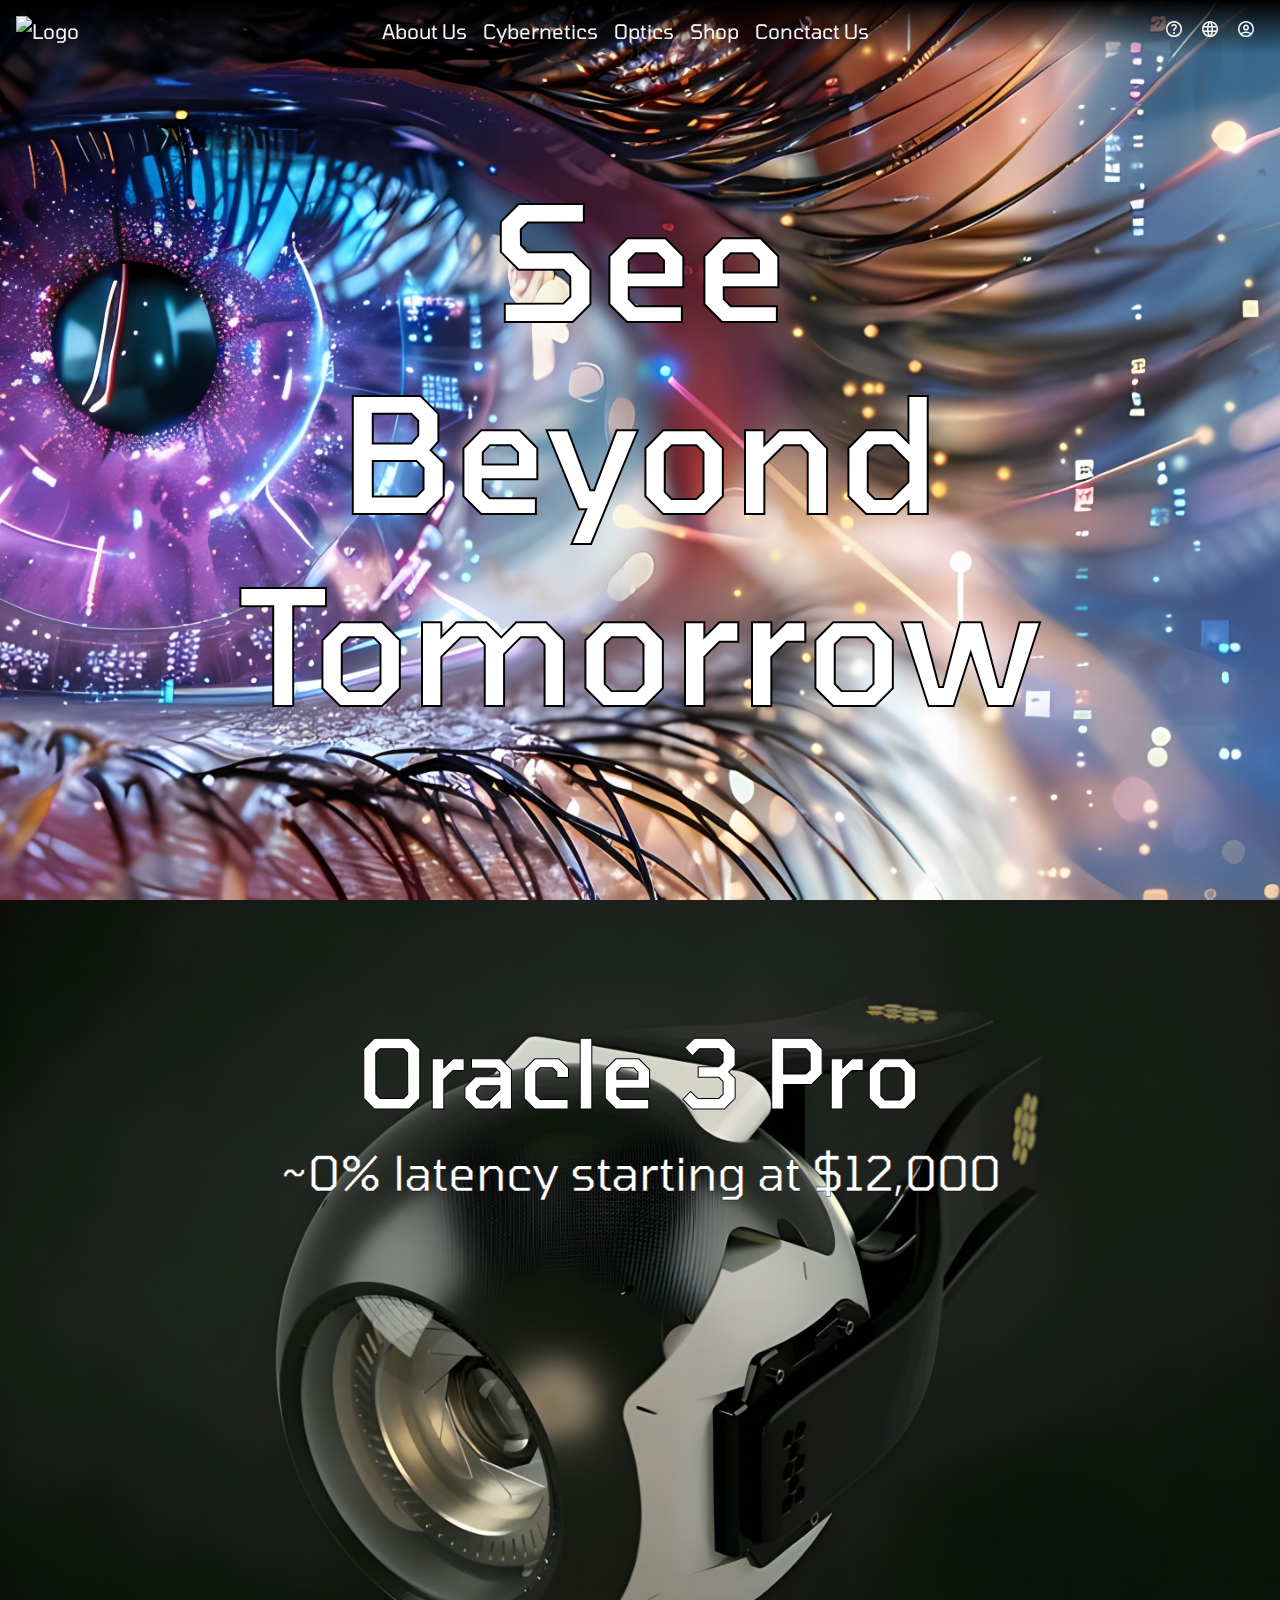
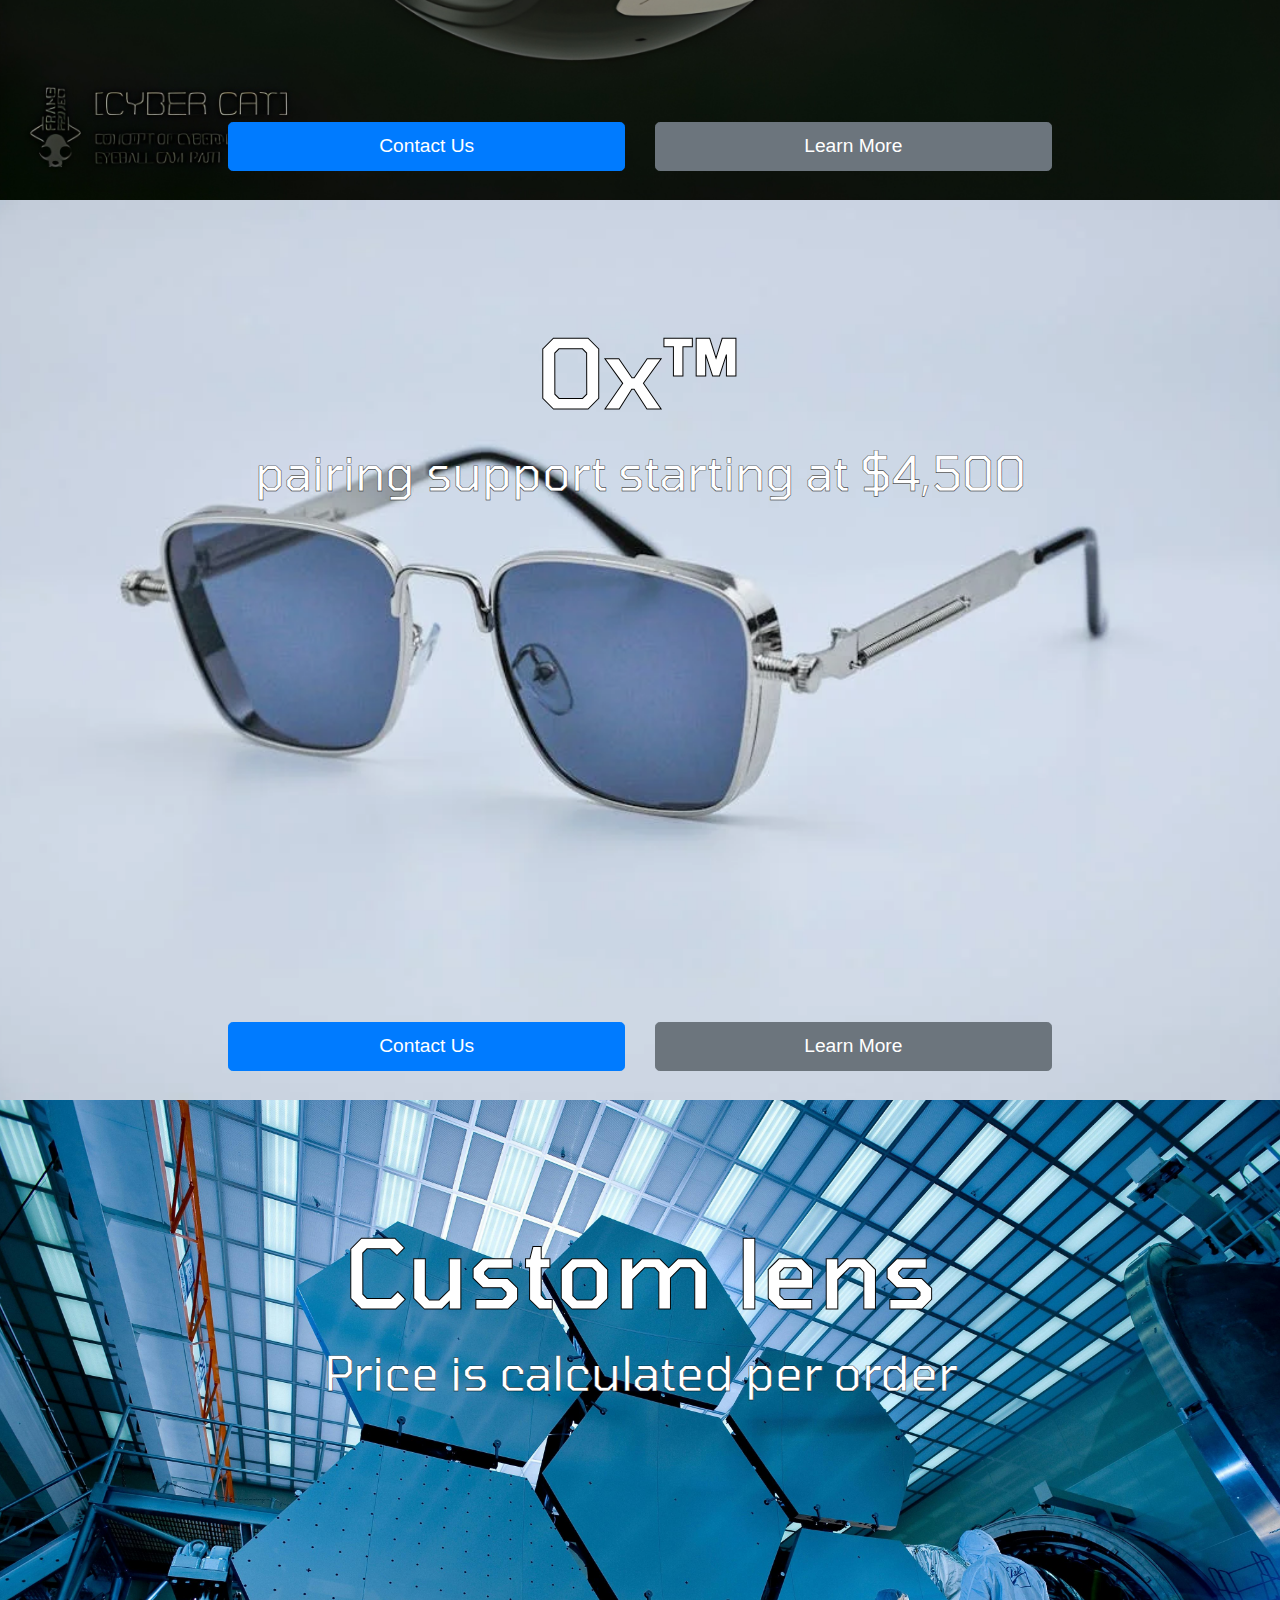
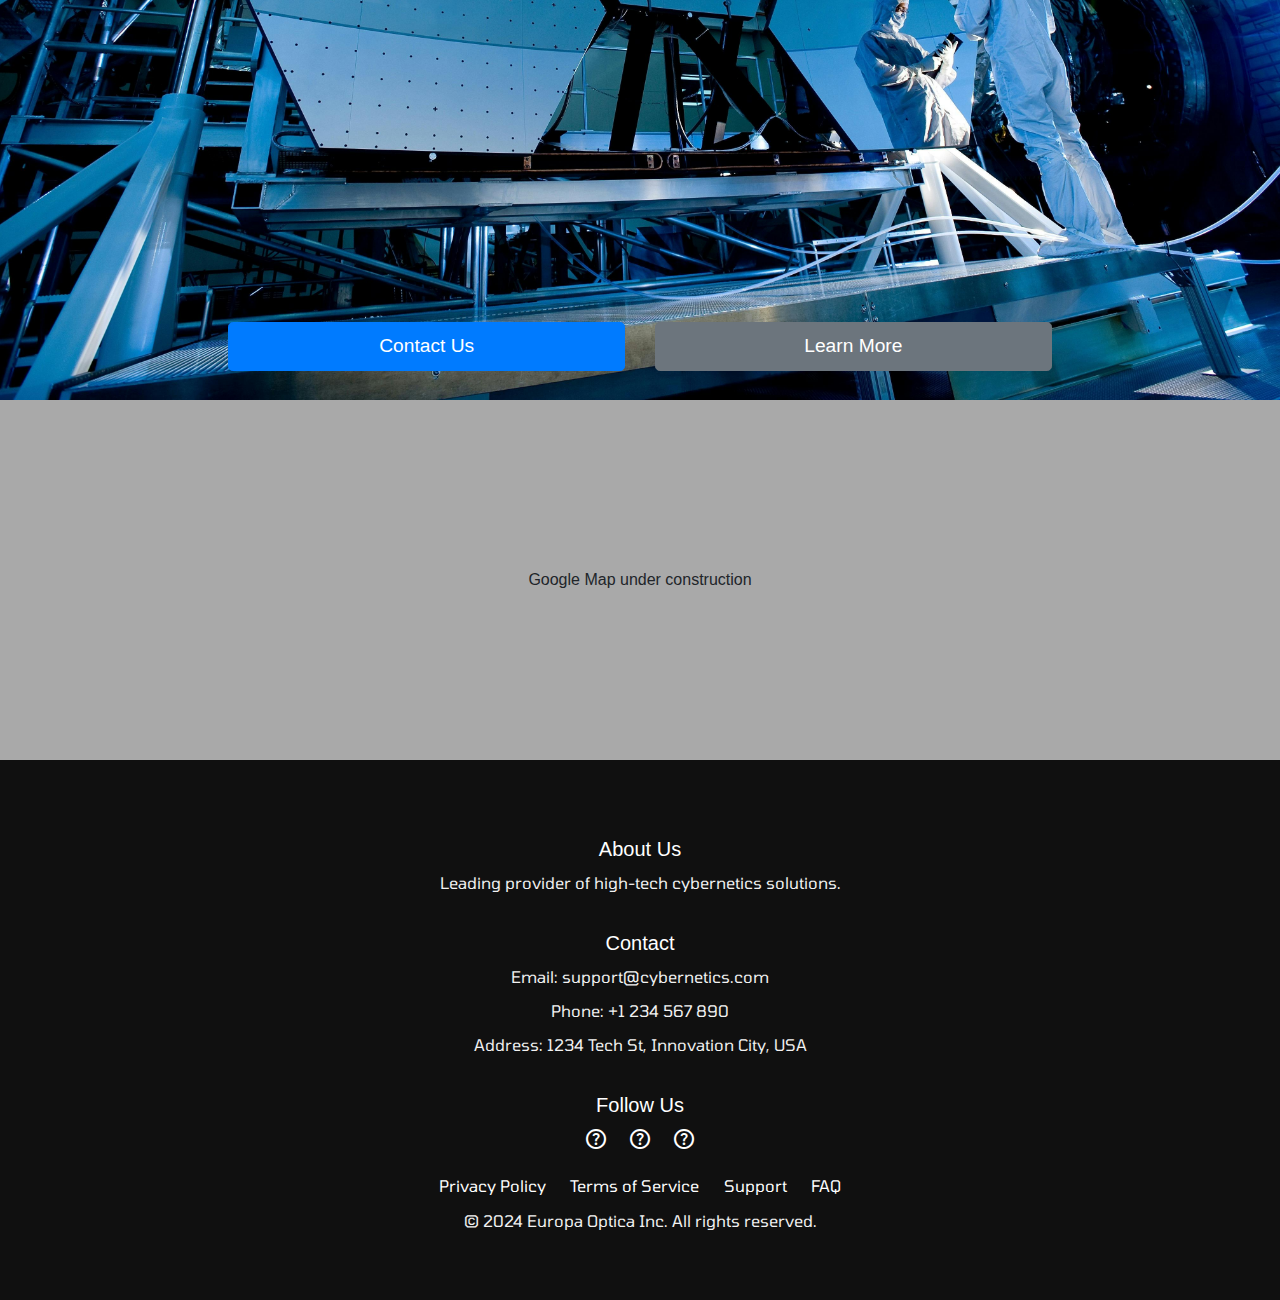
==== commit 47410283: "Replace social media icons with material symbols in footer" ====
--- a/index.html
+++ b/index.html
@@ -129,6 +129,7 @@
                 <li class="nav-item">
                     <a class="nav-link" href="#">Shop</a>
                     <div class="additional-links">
+                        <a class="nav-link" href="#">Main</a>
                         <a class="nav-link" href="#">Category 1</a>
                         <a class="nav-link" href="#">Category 2</a>
                         <a class="nav-link" href="#">Category 3</a>
@@ -229,11 +230,9 @@
                     </div>
                     <div class="col-md-3 mb-3">
                         <h5>Follow Us</h5>
-                        <a href="#" class="text-white mx-2"><img src="https://via.placeholder.com/30"
-                                alt="Facebook"></a>
-                        <a href="#" class="text-white mx-2"><img src="https://via.placeholder.com/30" alt="Twitter"></a>
-                        <a href="#" class="text-white mx-2"><img src="https://via.placeholder.com/30"
-                                alt="LinkedIn"></a>
+                        <a href="#" class="text-white mx-2"><span class="material-symbols-outlined">help</span></a>
+                        <a href="#" class="text-white mx-2"><span class="material-symbols-outlined">help</span></a>
+                        <a href="#" class="text-white mx-2"><span class="material-symbols-outlined">help</span></a>
                     </div>
                 </div>
                 <div class="row">
--- a/CSS/navbar.css
+++ b/CSS/navbar.css
@@ -20,6 +20,16 @@
 .navbar>button>span {
     display: flex;
     justify-content: center;
+}
+
+@media (max-width: 1080px) {
+    .navbar-expand-lg {
+        display: none !important;
+    }
+
+    .d-lg-none {
+        display: flex !important;
+    }
 }
 
 /* Desktop */
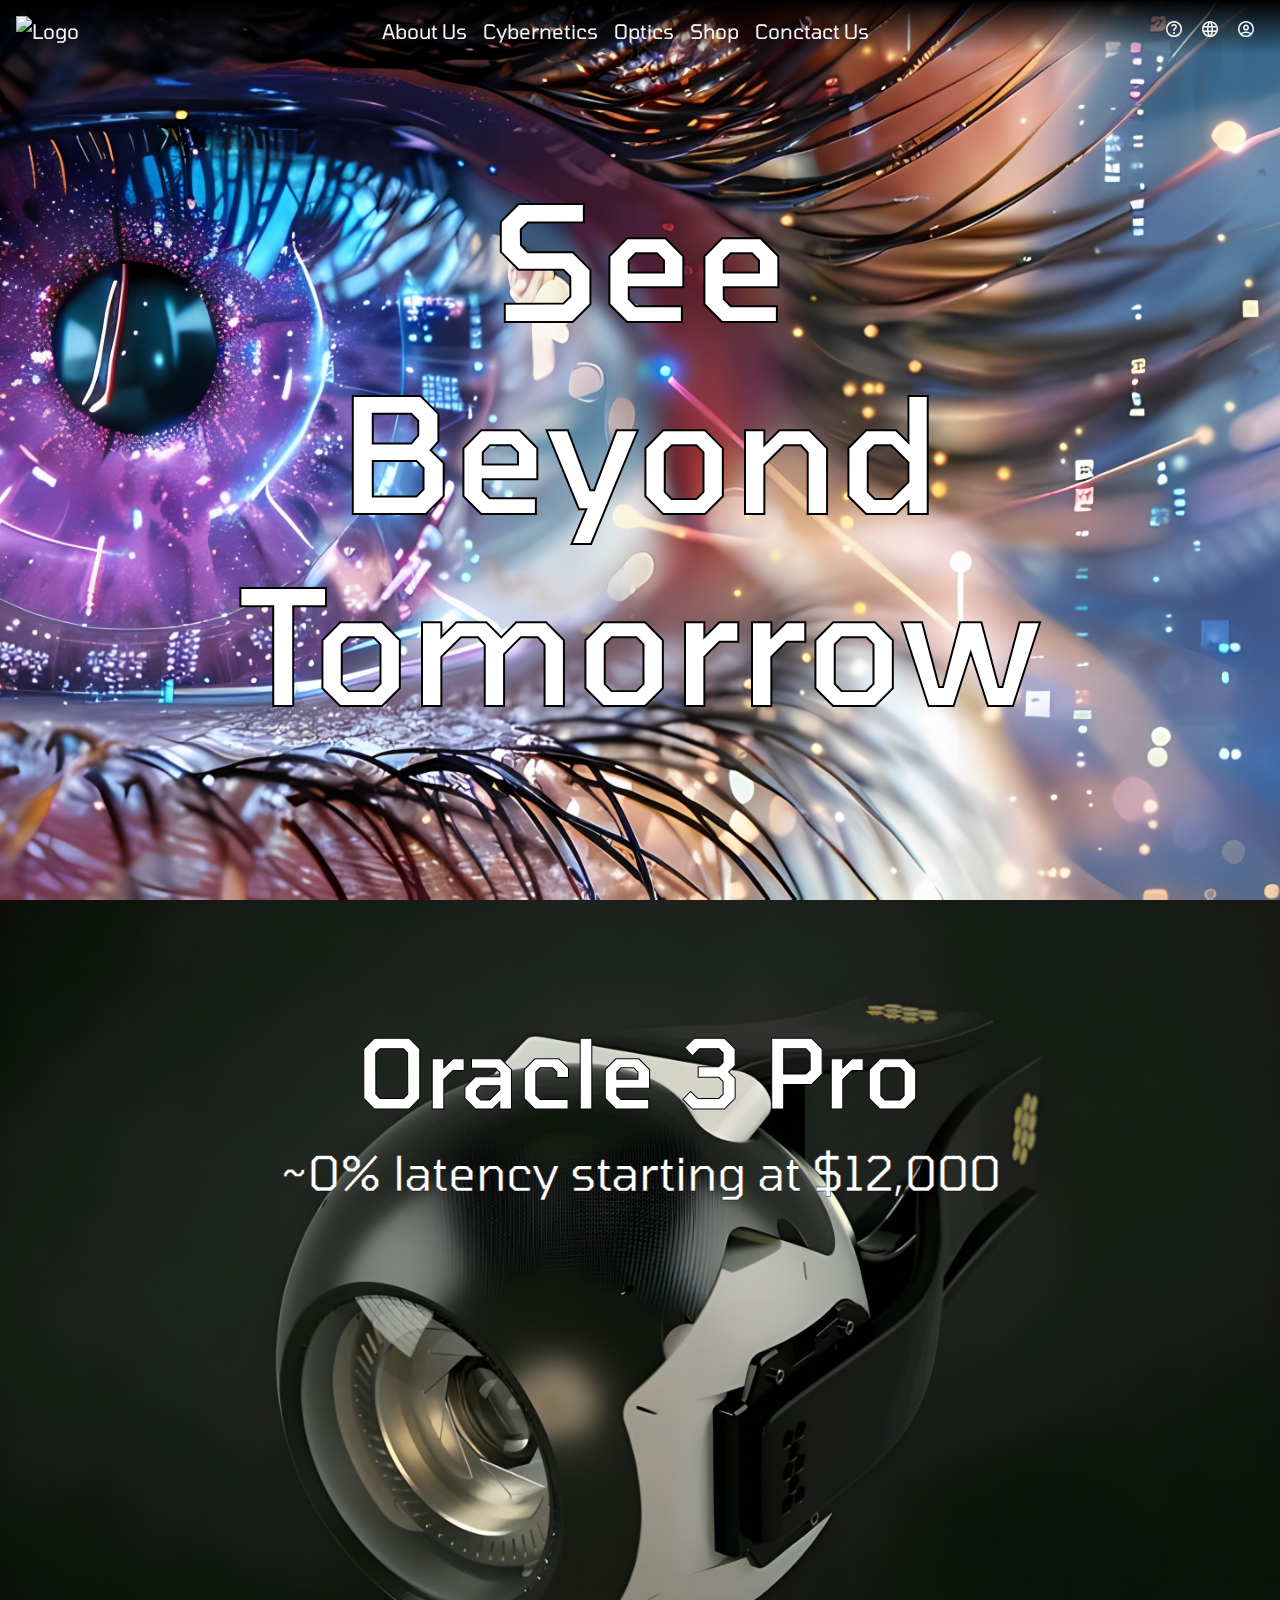
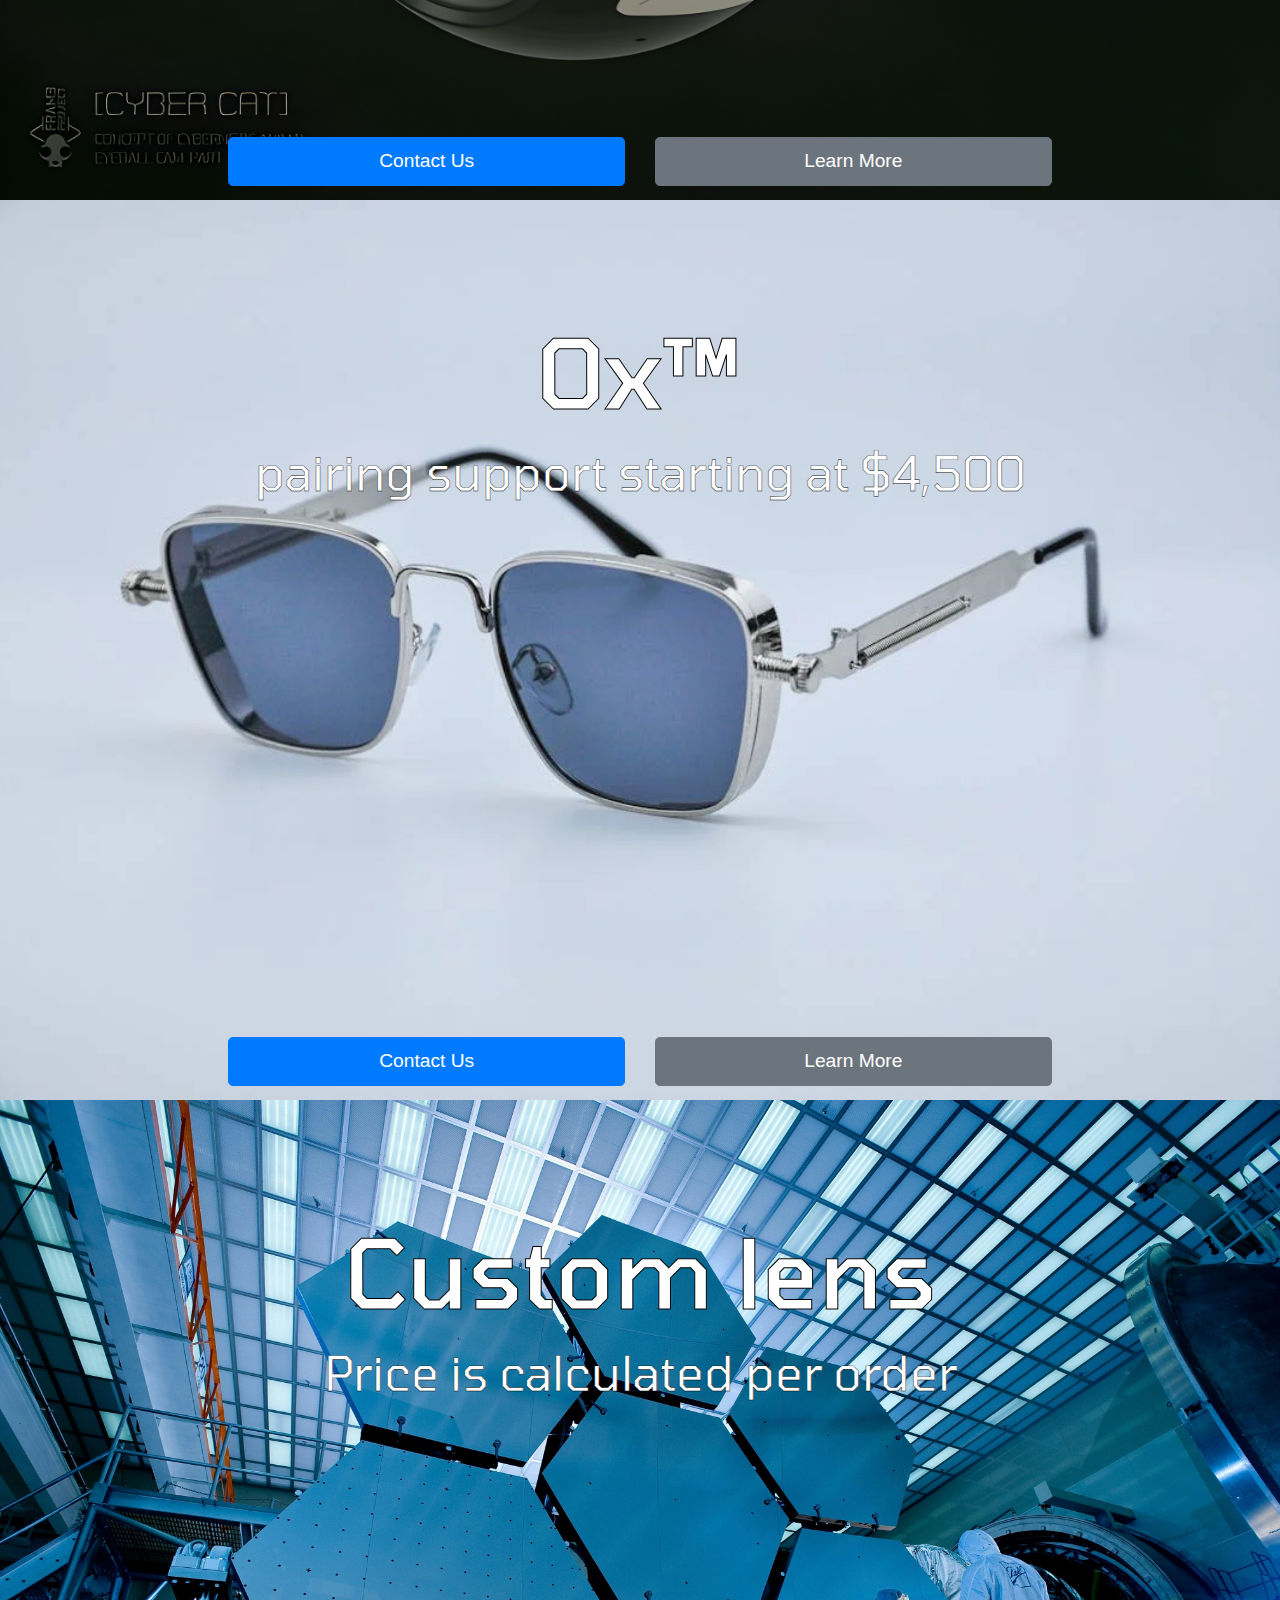
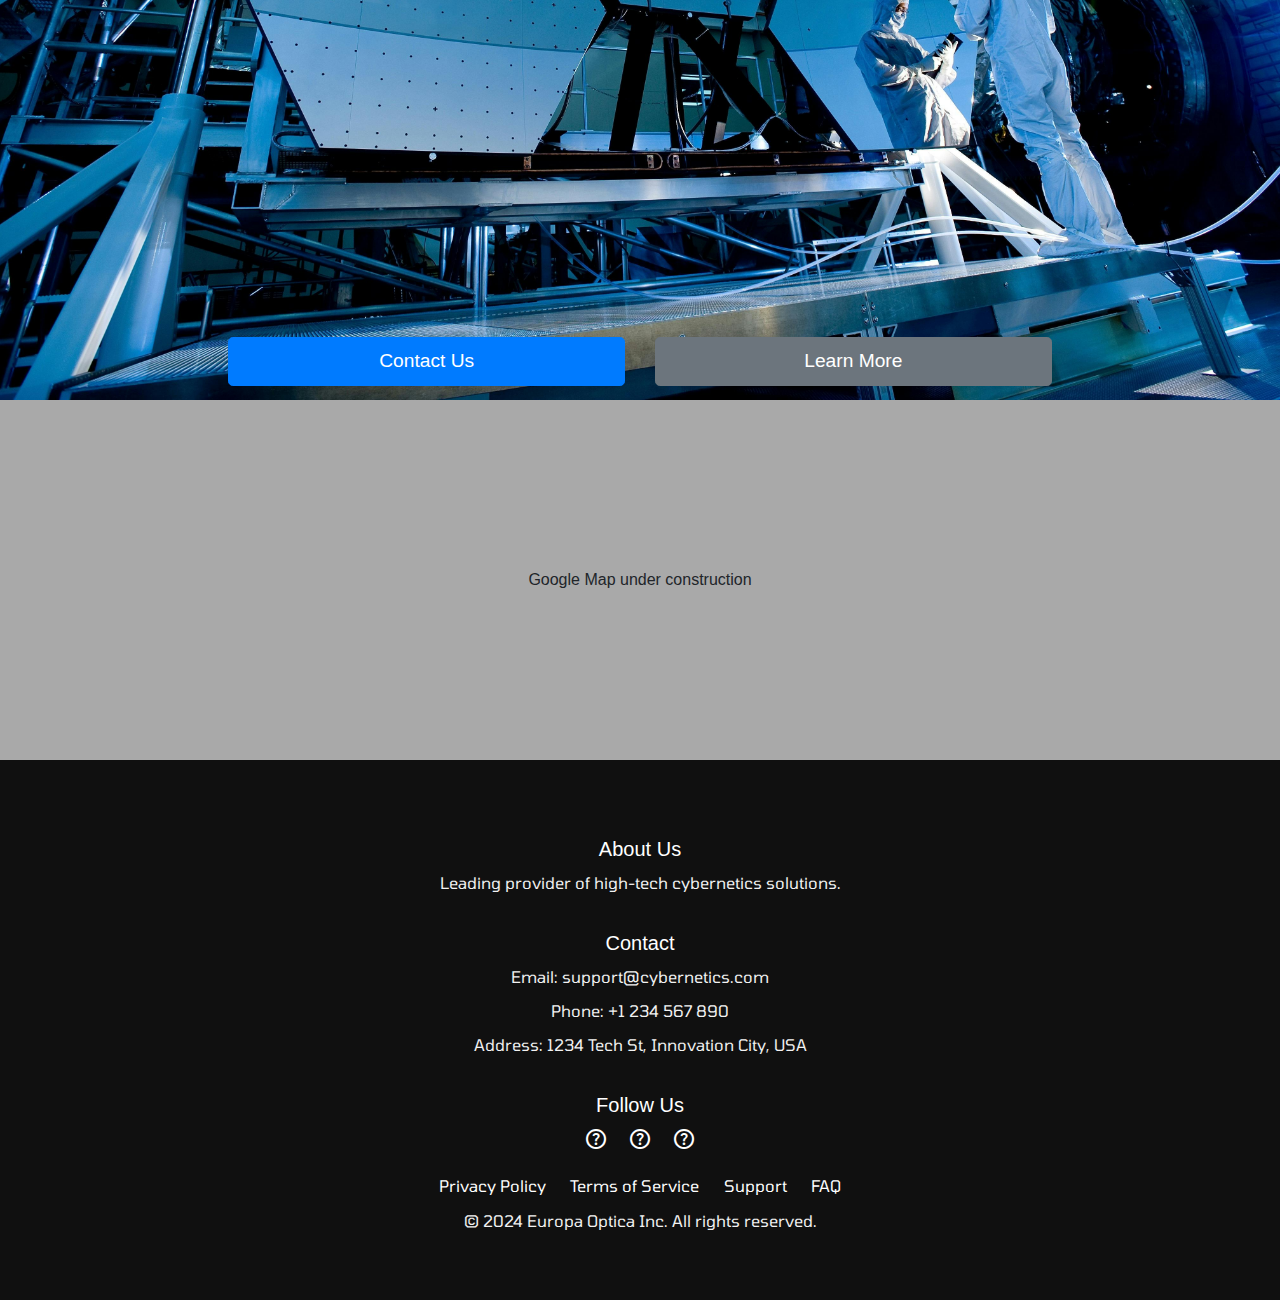
==== commit 161fc1fc: "Bugfix: navbar on main page not working" ====
--- a/index.html
+++ b/index.html
@@ -30,11 +30,11 @@
 <body>
 
     <nav class="navbar navbar-expand-lg d-none d-lg-flex desktop">
-        <a class="navbar-brand" href="#"><img src="https://via.placeholder.com/150x40" alt="Logo"></a>
+        <a class="navbar-brand" href="index.html"><img src="https://via.placeholder.com/150x40" alt="Logo"></a>
         <div class="collapse navbar-collapse">
             <ul class="navbar-nav mx-auto justify-content-between primary-links text-center">
                 <li class="nav-item">
-                    <a class="nav-link" href="#">About Us</a>
+                    <a class="nav-link" href="">About Us</a>
                     <div class="additional-links">
                         <a class="nav-link" href="#">Our Mission</a>
                         <a class="nav-link" href="#">Our History</a>
@@ -60,16 +60,16 @@
                     </div>
                 </li>
                 <li class="nav-item">
-                    <a class="nav-link" href="#">Shop</a>
-                    <div class="additional-links">
-                        <a class="nav-link" href="#">Category 1</a>
-                        <a class="nav-link" href="#">Category 2</a>
-                        <a class="nav-link" href="#">Category 3</a>
-                        <a class="nav-link" href="#">Category 4</a>
-                        <a class="nav-link" href="#">Category 5</a>
-                        <a class="nav-link" href="#">Category 6</a>
-                        <a class="nav-link" href="#">Category 7</a>
-                        <a class="nav-link" href="#">Category 8</a>
+                    <a class="nav-link" href="shop.html">Shop</a>
+                    <div class="additional-links">
+                        <a class="nav-link" href="shop.html#search-section">Category 1</a>
+                        <a class="nav-link" href="shop.html#search-section">Category 2</a>
+                        <a class="nav-link" href="shop.html#search-section">Category 3</a>
+                        <a class="nav-link" href="shop.html#search-section">Category 4</a>
+                        <a class="nav-link" href="shop.html#search-section">Category 5</a>
+                        <a class="nav-link" href="shop.html#search-section">Category 6</a>
+                        <a class="nav-link" href="shop.html#search-section">Category 7</a>
+                        <a class="nav-link" href="shop.html#search-section">Category 8</a>
                     </div>
                 </li>
                 <li class="nav-item">
@@ -129,15 +129,15 @@
                 <li class="nav-item">
                     <a class="nav-link" href="#">Shop</a>
                     <div class="additional-links">
-                        <a class="nav-link" href="#">Main</a>
-                        <a class="nav-link" href="#">Category 1</a>
-                        <a class="nav-link" href="#">Category 2</a>
-                        <a class="nav-link" href="#">Category 3</a>
-                        <a class="nav-link" href="#">Category 4</a>
-                        <a class="nav-link" href="#">Category 5</a>
-                        <a class="nav-link" href="#">Category 6</a>
-                        <a class="nav-link" href="#">Category 7</a>
-                        <a class="nav-link" href="#">Category 8</a>
+                        <a class="nav-link" href="shop.html">Main</a>
+                        <a class="nav-link" href="shop.html#search-section">Category 1</a>
+                        <a class="nav-link" href="shop.html#search-section">Category 2</a>
+                        <a class="nav-link" href="shop.html#search-section">Category 3</a>
+                        <a class="nav-link" href="shop.html#search-section">Category 4</a>
+                        <a class="nav-link" href="shop.html#search-section">Category 5</a>
+                        <a class="nav-link" href="shop.html#search-section">Category 6</a>
+                        <a class="nav-link" href="shop.html#search-section">Category 7</a>
+                        <a class="nav-link" href="shop.html#search-section">Category 8</a>
                     </div>
                 </li>
                 <li class="nav-item">
--- a/CSS/shared.css
+++ b/CSS/shared.css
@@ -87,6 +87,69 @@
     color: white;
 }
 
+.apparel {
+    display: flex;
+    flex-direction: column;
+}
+
+.apparel .head {
+    flex-shrink: 1;
+    flex-grow: 0;
+    height: 20vh;
+    padding: 0 !important;
+    justify-content: end !important;
+    flex-direction: column;
+}
+
+.apparel .tail {
+    display: flex;
+    flex-wrap: wrap;
+    justify-content: space-between;
+    height: 80vh;
+    padding: 2vh 0;
+}
+
+.apparel .tail .col-md-4 {
+    flex: 1 1 30%;
+    display: flex;
+    flex-direction: column;
+    justify-content: space-between;
+    align-items: center;
+    padding: 2vh 0;
+    background-size: cover;
+    background-position: center;
+    margin: 1vw;
+    color: white;
+    text-align: center;
+    height: 100%;
+}
+
+.apparel .tail .col-md-4:nth-child(1) {
+    background: rgb(150, 150, 150);
+}
+
+.apparel .tail .col-md-4:nth-child(2) {
+    background: rgb(150, 150, 150);
+
+}
+
+.apparel .tail .col-md-4:nth-child(3) {
+    background: rgb(150, 150, 150);
+}
+
+@media (max-width: 767.98px) {
+    .apparel .tail {
+        flex-direction: column;
+        height: auto;
+    }
+
+    .apparel .tail .col-md-4 {
+        flex: 1 1 100%;
+        margin: 0.5vh 0;
+        min-height: 22.5vh;
+    }
+}
+
 .btn-lg {
     font-size: clamp(1.5vh, 1.5vw, 2.5vh);
     padding: clamp(1vh, 1vh, 2vh) clamp(3vw, 3vw, 5vw);
@@ -99,15 +162,17 @@
 .product-section,
 .custom-lens-section {
     margin: 0;
+    overflow-x: hidden;
 }
 
 .main>div>.row {
     justify-content: center;
+    align-items: center;
     margin-right: 0;
     margin-left: 0;
 }
 
-.product-section .head {
+.product-section>.head {
     padding: 12.5vh 0;
     flex-direction: column;
 }
@@ -131,6 +196,14 @@
         font-size: 3.5rem;
     }
 
+    .display-sm-3 {
+        font-size: 2.5rem;
+    }
+
+    .display-sm-4 {
+        font-size: 1.5rem;
+    }
+
     .lead {
         font-size: 2rem;
         -webkit-text-stroke: 0.5px black;
@@ -143,7 +216,15 @@
     }
 
     .display-md-2 {
-        font-size: 5rem;
+        font-size: 3rem;
+    }
+
+    .display-md-3 {
+        font-size: 4rem;
+    }
+
+    .display-md-4 {
+        font-size: 3rem;
     }
 
     .lead {
@@ -161,8 +242,66 @@
         font-size: 6rem;
     }
 
+    .display-lg-3 {
+        font-size: 5rem;
+    }
+
+    .display-lg-4 {
+        font-size: 4rem;
+    }
+
     .lead {
         font-size: 3rem;
         -webkit-text-stroke: 0.4px black;
     }
+}
+
+/* Carousel */
+
+.carousel-item {
+    height: 100vh;
+    min-height: 300px;
+    background: no-repeat center center scroll;
+    background-size: cover;
+    padding: 12.5vh 8vh;
+    padding-top: 16vh;
+}
+
+.carousel-item img {
+    height: 100%;
+    background-color: gray;
+}
+
+.carousel-item .carousel-caption {
+    color: white;
+    z-index: inherit;
+    display: flex;
+    flex-direction: column;
+    justify-self: center;
+    align-items: center;
+}
+
+.carousel-item .carousel-caption h3 {
+    -webkit-text-stroke: 1.25px black;
+}
+
+.carousel .carousel-control-prev span,
+.carousel .carousel-control-next span {
+    color: black;
+    background: none;
+    display: flex;
+    justify-content: center;
+    align-items: center;
+
+    font-size: 3rem;
+    stroke: white 1px solid;
+}
+
+.carousel .carousel-title {
+    position: absolute;
+    display: flex;
+    justify-content: center;
+    width: 100%;
+    padding-top: 6vh;
+    z-index: 2;
 }--- a/CSS/navbar.css
+++ b/CSS/navbar.css
@@ -63,7 +63,7 @@
 
 .dropdown-content {
     display: none;
-    position: absolute;
+    position: fixed;
 }
 
 .dropdown-content.show {
--- a/CSS/footer.css
+++ b/CSS/footer.css
@@ -77,11 +77,12 @@
 
 @media (min-width: 768px) and (max-width: 1199.98px) {
     .maps-md {
-        height: 45vh;
+        height: 100vh;
     }
 
     .footer .tail {
-        height: unset;
+        height: 100vh;
+        padding: 2.5vh 0;
     }
 }
 
